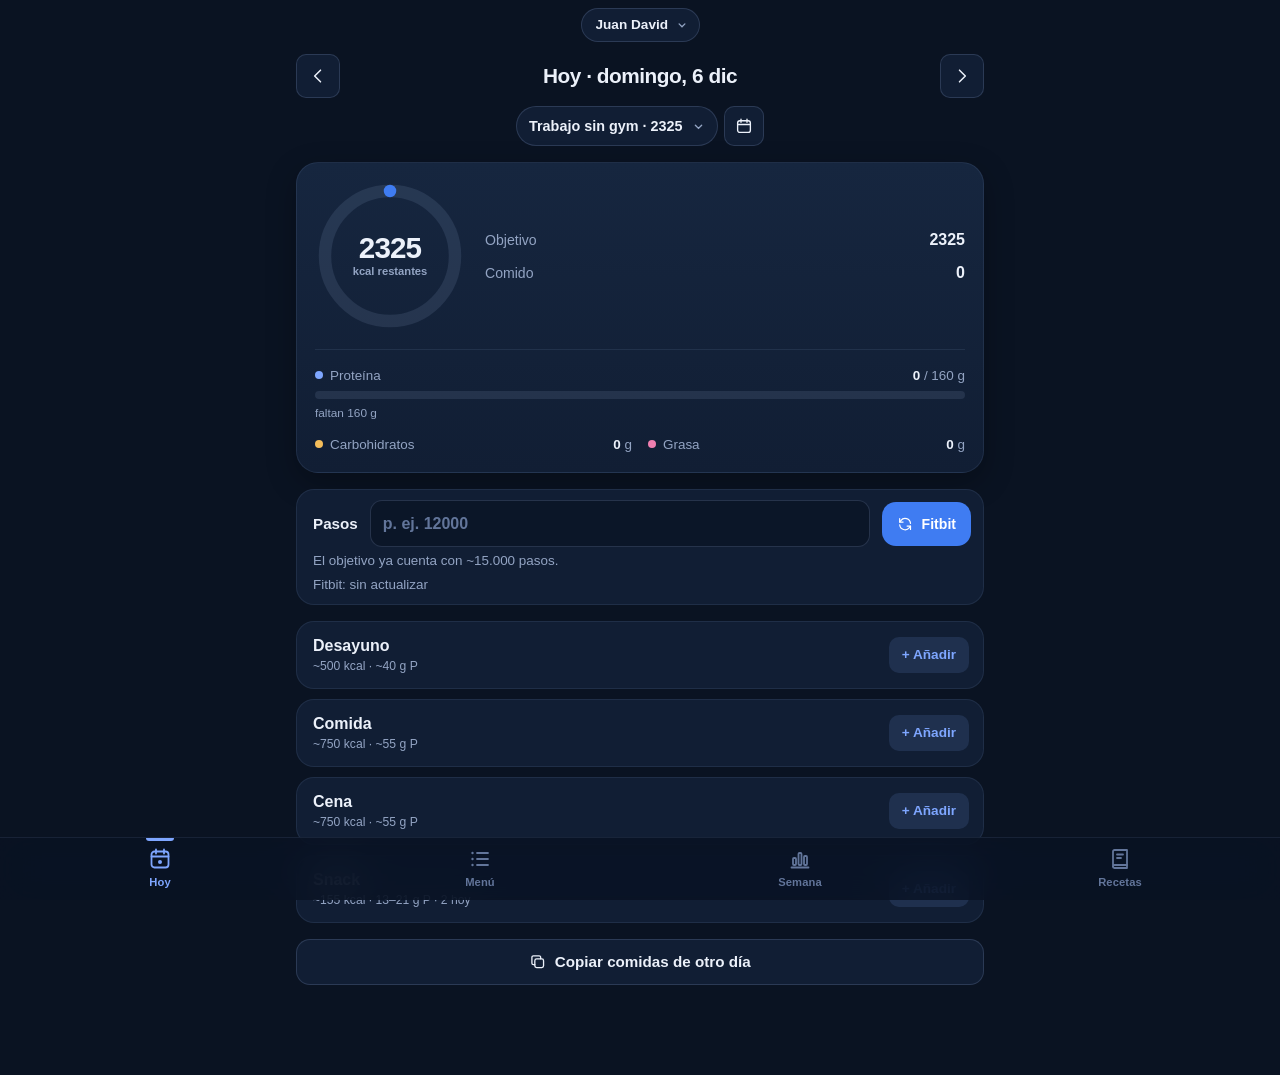
==== index.html @ c4bf215f "Fotos de productos y pestaña Productos en el Menú - Foto genérica para las 145 entradas del catálogo" ====
<!doctype html>
<html lang="es">
<head>
  <meta charset="utf-8">
  <meta name="viewport" content="width=device-width, initial-scale=1, viewport-fit=cover">
  <title>Menú JD</title>
  <meta name="description" content="Menú intercambiable y registro diario de comidas.">
  <meta name="theme-color" content="#2f7a4f" media="(prefers-color-scheme: light)">
  <meta name="theme-color" content="#141a16" media="(prefers-color-scheme: dark)">
  <!-- iOS -->
  <meta name="apple-mobile-web-app-capable" content="yes">
  <meta name="mobile-web-app-capable" content="yes">
  <meta name="apple-mobile-web-app-status-bar-style" content="black-translucent">
  <meta name="apple-mobile-web-app-title" content="Menú JD">
  <link rel="apple-touch-icon" href="icons/apple-touch-icon.png">
  <link rel="icon" type="image/png" sizes="192x192" href="icons/icon-192.png">
  <link rel="manifest" href="manifest.webmanifest">
  <link rel="stylesheet" href="styles.css">
</head>
<body>
  <div class="profile-bar">
    <select id="profileSelect" aria-label="Perfil"></select>
  </div>
  <main id="app">
    <!-- HOY -->
    <section id="view-hoy" class="view" aria-label="Hoy">
      <header class="top">
        <button class="icon-btn" id="prevDay" aria-label="Día anterior"><svg class="i" viewBox="0 0 24 24" aria-hidden="true"><path d="m15 5-7 7 7 7"/></svg></button>
        <div class="date-wrap">
          <h1 id="dateTitle">Hoy</h1>
          <div class="type-row">
            <select id="dayType" aria-label="Tipo de día"></select>
            <button class="icon-btn small" id="gcalDetect" aria-label="Detectar tipo de día desde Google Calendar" title="Detectar desde calendario"><svg class="i" viewBox="0 0 24 24" aria-hidden="true"><rect x="3.5" y="5" width="17" height="15.5" rx="3"/><path d="M3.5 10h17M8 3v4M16 3v4"/></svg></button>
          </div>
        </div>
        <button class="icon-btn" id="nextDay" aria-label="Día siguiente"><svg class="i" viewBox="0 0 24 24" aria-hidden="true"><path d="m9 5 7 7-7 7"/></svg></button>
      </header>

      <div class="summary" id="summary"></div>
      <div class="steps-row">
        <div class="steps-line">
          <label for="stepsIn" class="steps-label">Pasos</label>
          <input type="text" id="stepsIn" inputmode="numeric" pattern="[0-9.]*" placeholder="p. ej. 12000" autocomplete="off">
          <button class="btn ghost" id="healthDay" type="button" hidden><svg class="i" viewBox="0 0 24 24" aria-hidden="true"><path d="M20 11a8 8 0 0 0-14.3-4.3L4 9"/><path d="M4 4v5h5"/><path d="M4 13a8 8 0 0 0 14.3 4.3L20 15"/><path d="M20 20v-5h-5"/></svg> Fitbit</button>
        </div>
        <p class="muted small" id="stepsInfo"></p>
        <p class="muted small" id="healthStatus" hidden></p>
        <div class="food-sync" id="foodSync" hidden>
          <p class="muted small" id="foodStatus"></p>
          <button class="btn ghost" id="foodSend" type="button"></button>
        </div>
      </div>
      <div id="slots" class="slots"></div>
      <button class="btn ghost" id="copyDay" type="button"><svg class="i" viewBox="0 0 24 24" aria-hidden="true"><rect x="8" y="8" width="12" height="12" rx="2.5"/><path d="M16 8V6a2 2 0 0 0-2-2H6a2 2 0 0 0-2 2v8a2 2 0 0 0 2 2h2"/></svg> Copiar comidas de otro día</button>
    </section>

    <!-- MENÚ -->
    <section id="view-menu" class="view" hidden aria-label="Menú">
      <header class="page-head">
        <p class="eyebrow">Pesos en cocinado</p>
        <h1>Menú</h1>
        <p class="lead" id="menuLead"></p>
      </header>
      <div class="seg" role="tablist" aria-label="Qué ver">
        <button type="button" role="tab" id="tabDishes" data-mtab="platos" aria-selected="true">Platos</button>
        <button type="button" role="tab" id="tabProducts" data-mtab="productos" aria-selected="false">Productos</button>
      </div>
      <div class="products-pane products-only" id="productsPane">
        <input type="search" id="prodSearch" placeholder="Buscar producto…" autocomplete="off">
        <div class="recent-row cat-row" id="prodCats"></div>
        <p class="muted small" id="prodHint"></p>
        <div id="prodList"></div>
      </div>
      <div class="pantry dishes-only" id="pantry"></div>
      <div class="builder dishes-only" id="builderSection">
        <h2>Monta tu día</h2>
        <div class="sel">
          <label for="bD">Desayuno<select id="bD"></select></label>
          <label for="bC">Comida<select id="bC"></select></label>
          <label for="bN">Cena<select id="bN"></select></label>
          <label for="bT">Tipo de día<select id="bT"></select></label>
        </div>
        <div class="total" id="bTot"></div>
        <button class="btn" id="bApply">Usar este plan para hoy</button>
        <p class="muted small">Se añade al día que tengas abierto en Hoy: navega a días futuros para planificar la semana y sacar la lista de la compra.</p>
      </div>
      <div id="menuList" class="dishes-only"></div>
    </section>

    <!-- SEMANA -->
    <section id="view-semana" class="view" hidden aria-label="Semana">
      <header class="top">
        <button class="icon-btn" id="prevWeek" aria-label="Semana anterior"><svg class="i" viewBox="0 0 24 24" aria-hidden="true"><path d="m15 5-7 7 7 7"/></svg></button>
        <div class="date-wrap">
          <h1 id="weekTitle">Semana</h1>
          <p class="muted small" id="weekSub">Domingo a sábado</p>
        </div>
        <button class="icon-btn" id="nextWeek" aria-label="Semana siguiente"><svg class="i" viewBox="0 0 24 24" aria-hidden="true"><path d="m9 5 7 7-7 7"/></svg></button>
      </header>
      <div class="summary" id="weekSummary"></div>
      <div class="week-days" id="weekDays"></div>
      <button class="btn ghost" id="planWeek" type="button">Planificar días vacíos</button>
      <button class="btn ghost" id="healthWeek" type="button" hidden><svg class="i" viewBox="0 0 24 24" aria-hidden="true"><path d="M20 11a8 8 0 0 0-14.3-4.3L4 9"/><path d="M4 4v5h5"/><path d="M4 13a8 8 0 0 0 14.3 4.3L20 15"/><path d="M20 20v-5h-5"/></svg> Traer pasos y peso de Fitbit</button>

      <section class="block">
        <h2>Peso</h2>
        <form class="weight-form" id="weightForm">
          <label for="wDate">Fecha<input type="date" id="wDate" required></label>
          <label for="wKg">Kg<input type="text" id="wKg" inputmode="decimal" placeholder="86,4" autocomplete="off" required></label>
          <button class="btn" type="submit">Guardar</button>
        </form>
        <div id="weightChart"></div>
        <div id="weightList"></div>
      </section>

      <section class="block">
        <h2>Lista de la compra</h2>
        <p class="muted small">Sale de los platos registrados y planificados en esta semana. Pasta, arroz y pollo van en crudo/seco. Para planificar, usa "Planificar días vacíos", registra los días que vienen desde Hoy o usa "Monta tu día". Lo que marques como comprado deja de salir como que te falta en el Menú.</p>
        <div id="shopList"></div>
        <div class="row">
          <button class="btn ghost" id="shopCopy">Copiar lista</button>
          <button class="btn ghost" id="shopReset">Desmarcar todo</button>
        </div>
      </section>

      <section class="block">
        <details class="prices">
          <summary>Precios de los ingredientes</summary>
          <p class="muted small">Apunta lo que pagas en Mercadona (€/kg, €/l o €/unidad, según el ingrediente). Con ellos se calcula el coste de cada plato, de cada día y de la lista. Son comunes a todos los perfiles y se guardan en este móvil.</p>
          <div id="priceList" class="price-list"></div>
        </details>
      </section>
    </section>

    <!-- RECETAS -->
    <section id="view-recetas" class="view" hidden aria-label="Recetas">
      <header class="page-head">
        <p class="eyebrow">Para hacer en lote</p>
        <h1>Recetas y notas</h1>
      </header>
      <div id="recipeList" class="cards"></div>
      <section class="block">
        <h2>Notas</h2>
        <ul id="notes" class="notes"></ul>
      </section>
      <section class="block">
        <h2>Mis productos</h2>
        <p class="muted small">Ingredientes que has dado de alta con sus macros para usarlos al cambiar un plato. Son comunes a todos los perfiles de este móvil.</p>
        <ul id="productList" class="wlist products"></ul>
      </section>
      <section class="block">
        <h2>Fotos de productos</h2>
        <p class="muted small">Cada ingrediente del catálogo trae una foto genérica. Si quieres la del envase que compras, hazle una foto o elígela de la galería: se reduce a una miniatura y se guarda solo en este móvil (no va en la copia de seguridad).</p>
        <input type="search" id="photoSearch" placeholder="Buscar producto…" autocomplete="off">
        <ul id="photoList" class="wlist photos"></ul>
        <input type="file" id="photoFile" accept="image/*" hidden>
        <details id="photoCredits" class="credits"><summary>Créditos de las fotos genéricas</summary>
          <p class="muted small">Fotos de Wikimedia Commons, recortadas y reducidas; cada una mantiene su licencia (CC0, dominio público, CC BY o CC BY-SA).</p>
          <ul id="creditList" class="notes small"></ul>
        </details>
      </section>
      <section class="block">
        <h2>Copia de seguridad</h2>
        <p class="muted">Tu registro, tus pesos y tus precios se guardan solo en este móvil. Exporta de vez en cuando por si cambias de teléfono o borras datos del navegador.</p>
        <div class="row">
          <button class="btn ghost" id="exportBtn">Exportar registro</button>
          <label class="btn ghost file-btn" for="importFile">Importar registro</label>
          <input type="file" id="importFile" accept="application/json" hidden>
        </div>
        <p class="muted small" id="backupMsg" role="status"></p>
        <p class="muted small" id="appVersion"></p>
      </section>
      <section class="block" id="gcalSection">
        <h2>Google: turnos y Fitbit</h2>
        <p class="muted">Conecta tu Google Calendar para que el botón de calendario de la pantalla Hoy proponga si ese día trabajas, buscando una palabra clave en el título de los eventos de ese día. Necesita conexión a internet; el resto de la app sigue funcionando sin ella.</p>
        <p class="muted" id="healthHelp">Con el mismo Client ID, los botones "Fitbit" de Hoy y Semana traen tus pasos (y tu peso, si lo registras en Google Health) desde la API de Google Health. En el proyecto de Google Cloud tienen que estar habilitada la "Google Health API" y los permisos <code>googlehealth.activity_and_fitness.readonly</code> y, para el peso, <code>googlehealth.health_metrics_and_measurements.readonly</code>. Para enviar tus comidas (botón de Hoy) hace falta además <code>googlehealth.nutrition.writeonly</code>.</p>
        <div class="sel">
          <label for="gcalClientId">Client ID de Google<input type="text" id="gcalClientId" placeholder="xxxx.apps.googleusercontent.com"></label>
          <label for="gcalKeyword">Palabra clave<input type="text" id="gcalKeyword" placeholder="turno"></label>
        </div>
        <div class="row">
          <button class="btn ghost" id="gcalSave">Guardar ajustes</button>
          <button class="btn ghost" id="gcalDisconnect">Desconectar</button>
        </div>
        <p class="muted small" id="gcalMsg" role="status"></p>
        <p class="muted small">¿Cómo consigo el Client ID? En <a href="https://console.cloud.google.com/" target="_blank" rel="noopener">Google Cloud Console</a>: crea un proyecto → activa la API "Google Calendar API" → pantalla de consentimiento OAuth (tipo Externo, añádete como usuario de prueba) → Credenciales → "Crear credenciales" → "ID de cliente de OAuth" tipo Aplicación web → en "Orígenes de JavaScript autorizados" añade exactamente <code id="gcalOrigin"></code> → copia el Client ID y pégalo arriba.</p>
      </section>
    </section>
  </main>

  <nav class="tabbar" aria-label="Secciones">
    <button data-view="hoy" class="active"><svg class="ti" viewBox="0 0 24 24" aria-hidden="true"><rect x="3.5" y="4.5" width="17" height="16" rx="3"/><path d="M3.5 9.5h17M8 2.5v4M16 2.5v4"/><circle cx="12" cy="15" r="2" class="fill"/></svg>Hoy</button>
    <button data-view="menu"><svg class="ti" viewBox="0 0 24 24" aria-hidden="true"><path d="M9 6h11M9 12h11M9 18h11"/><circle cx="4.5" cy="6" r="1.2" class="fill"/><circle cx="4.5" cy="12" r="1.2" class="fill"/><circle cx="4.5" cy="18" r="1.2" class="fill"/></svg>Menú</button>
    <button data-view="semana"><svg class="ti" viewBox="0 0 24 24" aria-hidden="true"><path d="M3.5 20.5h17"/><rect x="5" y="11" width="3" height="7" rx="1"/><rect x="10.5" y="6" width="3" height="12" rx="1"/><rect x="16" y="9" width="3" height="9" rx="1"/></svg>Semana</button>
    <button data-view="recetas"><svg class="ti" viewBox="0 0 24 24" aria-hidden="true"><path d="M5 4.5A1.5 1.5 0 0 1 6.5 3H19v15H6.5A1.5 1.5 0 0 0 5 19.5z"/><path d="M5 19.5A1.5 1.5 0 0 0 6.5 21H19v-3"/><path d="M9 7.5h6M9 11h4"/></svg>Recetas</button>
  </nav>

  <!-- Hoja para añadir -->
  <div class="sheet-backdrop" id="sheetBg" hidden></div>
  <div class="sheet" id="sheet" hidden role="dialog" aria-modal="true" aria-labelledby="sheetTitle">
    <div class="sheet-head">
      <h2 id="sheetTitle">Añadir</h2>
      <button class="icon-btn" id="sheetClose" aria-label="Cerrar"><svg class="i" viewBox="0 0 24 24" aria-hidden="true"><path d="M6 6l12 12M18 6L6 18"/></svg></button>
    </div>
    <div id="sheetBody"></div>
  </div>

  <div class="toast" id="toast" role="status" hidden></div>

  <script src="data.js"></script>
  <script src="app.js"></script>
</body>
</html>
---- styles.css ----
/* ==========================================================================
   Menú JD — sistema visual
   Tema oscuro fijo por perfil (azul JD, violeta Cristina). Tipografía del sistema
   (SF Pro en iPhone) con cifras tabulares; colores fijos por macro.
   ========================================================================== */
:root{
  /* JD (también valores por defecto) */
  --bg:#0a1322; --bg-elev:#0e1a2d; --field:#0b1628;
  --surface:#111e34; --surface-2:#16263f; --surface-3:#1c3050;
  --line:rgba(160,185,230,.10); --line-2:rgba(160,185,230,.18);
  --fg:#ecf1fa; --muted:#93a4c3; --faint:#62759a;
  --accent:#7ea6ff; --accent-strong:#3f7cf2; --accent-fg:#ffffff; --accent-soft:rgba(126,166,255,.13);
  --warm:#ff8f6b; --warm-soft:rgba(255,143,107,.12); --ok:#4cd6a0;
  --m-p:#7ea6ff; --m-c:#f4bd5a; --m-f:#ef7fb0;
  --track:rgba(160,185,230,.12);
  --tabbar-bg:rgba(10,19,34,.84);
  --shadow:0 10px 30px rgba(0,0,0,.28);

  --font:-apple-system, BlinkMacSystemFont, "SF Pro Text", "Segoe UI", Roboto, "Helvetica Neue", Arial, sans-serif;
  --display:-apple-system, BlinkMacSystemFont, "SF Pro Display", "Segoe UI", Roboto, "Helvetica Neue", Arial, sans-serif;
  --mono:var(--font); /* las cifras van en la fuente del sistema con números tabulares */
  --r-lg:18px; --r-md:14px; --r-sm:10px;
  --tabbar-h:62px;
  color-scheme:dark;
}
:root[data-profile="jd"]{ --bg:#0a1322; }
:root[data-profile="cristina"]{
  --bg:#150a20; --bg-elev:#1b0f29; --field:#170c24;
  --surface:#1f1230; --surface-2:#28183e; --surface-3:#321f4c;
  --line:rgba(214,180,245,.10); --line-2:rgba(214,180,245,.18);
  --fg:#f6eefc; --muted:#bca4d2; --faint:#8a719f;
  --accent:#c6a0f7; --accent-strong:#9457e0; --accent-fg:#ffffff; --accent-soft:rgba(198,160,247,.14);
  --m-p:#c6a0f7; --m-c:#f4bd5a; --m-f:#6fd3e0;
  --track:rgba(214,180,245,.12);
  --tabbar-bg:rgba(21,10,32,.84);
}

/* ---------- base ---------- */
*{box-sizing:border-box}
[hidden]{display:none!important}
html,body{margin:0}
body{background:var(--bg);color:var(--fg);font-family:var(--font);font-size:16px;line-height:1.45;
  font-variant-numeric:tabular-nums;-webkit-font-smoothing:antialiased;
  -webkit-tap-highlight-color:transparent;-webkit-text-size-adjust:100%}
main{max-width:720px;margin:0 auto;padding-inline:16px;padding-top:8px;
  padding-bottom:calc(var(--tabbar-h) + env(safe-area-inset-bottom,0px) + 28px)}
h1,h2,h3{margin:0;text-wrap:balance;font-family:var(--display)}
h1{font-size:1.75rem;line-height:1.15;font-weight:700;letter-spacing:-.022em}
h2{font-size:1.15rem;font-weight:650;letter-spacing:-.01em}
h3{font-weight:620}
button,select,input{font:inherit;color:inherit}
button{-webkit-user-select:none;user-select:none}
a{color:var(--accent)}
.muted{color:var(--muted)} .small{font-size:.84rem}
.eyebrow{font-size:.7rem;font-weight:650;letter-spacing:.09em;text-transform:uppercase;color:var(--accent);margin:0 0 6px}
.lead{color:var(--muted);margin:8px 0 0;font-size:.95rem}
.view{display:grid;gap:16px;grid-template-columns:minmax(0,1fr)}
.page-head{padding-top:8px}
.block{display:grid;gap:10px;min-width:0}
.block > h2{margin-top:8px}
code{overflow-wrap:anywhere;word-break:break-word;font-size:.85em;background:var(--surface-2);padding:1px 5px;border-radius:5px}
.row{display:flex;gap:10px;flex-wrap:wrap}
:focus-visible{outline:2px solid var(--accent);outline-offset:2px}
.empty{color:var(--muted);font-size:.88rem;margin:0}

/* iconos SVG */
.i{width:1.15em;height:1.15em;flex:none;fill:none;stroke:currentColor;stroke-width:1.8;stroke-linecap:round;stroke-linejoin:round;vertical-align:-.2em}
.i .fill{fill:currentColor;stroke:none}

/* ---------- selector de perfil ---------- */
.profile-bar{max-width:720px;margin:0 auto;padding:calc(env(safe-area-inset-top,0px) + 8px) 16px 0;display:flex;justify-content:center}
.profile-bar select{width:auto;min-height:34px;padding:5px 30px 5px 14px;border-radius:99px;border:1px solid var(--line-2);
  background:var(--surface) url("data:image/svg+xml,%3Csvg xmlns='http://www.w3.org/2000/svg' viewBox='0 0 24 24' fill='none' stroke='%2393a4c3' stroke-width='2.2' stroke-linecap='round'%3E%3Cpath d='m7 10 5 5 5-5'/%3E%3C/svg%3E") no-repeat right 10px center/14px;
  color:var(--fg);font-weight:600;font-size:.85rem;-webkit-appearance:none;appearance:none}

/* ---------- botones ---------- */
.btn{display:inline-flex;align-items:center;justify-content:center;gap:8px;min-height:46px;border:0;background:var(--accent-strong);color:var(--accent-fg);
  font-weight:600;font-size:.95rem;border-radius:var(--r-md);padding:11px 18px;cursor:pointer;text-align:center;text-decoration:none;
  transition:transform .12s ease, background-color .15s ease, opacity .15s}
.btn:active{transform:scale(.98)}
.btn.ghost{background:var(--surface);color:var(--fg);border:1px solid var(--line-2)}
.btn.ghost:active{background:var(--surface-2)}
.btn.danger{color:var(--warm);border-color:rgba(255,143,107,.35)}
.btn[disabled]{opacity:.45;cursor:default;transform:none}
.file-btn{display:inline-flex}
.icon-btn{display:inline-grid;place-items:center;width:44px;height:44px;border-radius:var(--r-sm);border:1px solid var(--line-2);background:var(--surface);
  color:var(--fg);font-size:1.2rem;line-height:1;cursor:pointer;transition:background-color .15s}
.icon-btn:active{background:var(--surface-2)}
.icon-btn .i{width:20px;height:20px;vertical-align:0}
.icon-btn.small{width:40px;height:40px}
.icon-btn.small .i{width:18px;height:18px}
.add-btn{display:inline-flex;align-items:center;gap:6px;border:0;background:var(--accent-soft);color:var(--accent);font-weight:600;font-size:.85rem;
  border-radius:var(--r-sm);padding:8px 13px;min-height:36px;cursor:pointer;white-space:nowrap}
.add-btn:active{opacity:.8}
.add-btn .i{width:16px;height:16px}
.del{display:inline-grid;place-items:center;border:0;background:none;color:var(--faint);width:36px;height:36px;border-radius:var(--r-sm);cursor:pointer}
.del:active{background:var(--surface-2);color:var(--warm)}
.del .i{width:17px;height:17px}
.back-link{display:inline-flex;align-items:center;gap:4px;border:0;background:none;color:var(--accent);font-weight:600;padding:6px 0;min-height:40px;cursor:pointer;text-align:left;font-size:.95rem;justify-self:start}
.back-link .i{width:18px;height:18px}
.chip-opt{display:inline-flex;align-items:center;gap:6px;border:1px solid var(--line-2);background:var(--surface-2);color:var(--fg);font-weight:600;font-size:.82rem;
  border-radius:99px;padding:8px 14px;min-height:38px;cursor:pointer;white-space:nowrap}
.chip-opt small{opacity:.7;font-weight:500;margin-left:2px}
.chip-opt .i{width:15px;height:15px}

/* ---------- campos ---------- */
label{font-size:.78rem;color:var(--muted);display:grid;gap:5px;font-weight:550}
input[type=text],input[type=number],input[type=search],input[type=date],select{width:100%;min-width:0;max-width:100%;padding:11px 12px;border-radius:12px;
  border:1px solid var(--line-2);background:var(--field);color:var(--fg);font-size:1rem;transition:border-color .15s, box-shadow .15s}
input::placeholder{color:var(--faint)}
input:focus,select:focus{outline:none;border-color:var(--accent);box-shadow:0 0 0 3px var(--accent-soft)}
select{-webkit-appearance:none;appearance:none;padding-right:34px;
  background:var(--field) url("data:image/svg+xml,%3Csvg xmlns='http://www.w3.org/2000/svg' viewBox='0 0 24 24' fill='none' stroke='%2393a4c3' stroke-width='2.2' stroke-linecap='round'%3E%3Cpath d='m7 10 5 5 5-5'/%3E%3C/svg%3E") no-repeat right 11px center/15px}
input[type=search]{-webkit-appearance:none;appearance:none;padding-left:38px;
  background:var(--field) url("data:image/svg+xml,%3Csvg xmlns='http://www.w3.org/2000/svg' viewBox='0 0 24 24' fill='none' stroke='%2393a4c3' stroke-width='2' stroke-linecap='round'%3E%3Ccircle cx='11' cy='11' r='6.5'/%3E%3Cpath d='m20 20-4.4-4.4'/%3E%3C/svg%3E") no-repeat 12px center/17px}

/* ---------- cabecera de Hoy / Semana ---------- */
.top{display:grid;grid-template-columns:44px 1fr 44px;align-items:start;gap:8px;padding-top:4px}
.date-wrap{display:grid;justify-items:center;gap:8px;text-align:center;min-width:0}
.date-wrap h1{font-size:1.3rem;min-height:44px;display:flex;align-items:center;justify-content:center}
.date-wrap p{margin:0}
.type-row{display:flex;gap:6px;align-items:center;max-width:100%}
.type-row select{width:auto;min-height:40px;padding-block:8px;border-radius:99px;background-color:var(--surface);font-size:.9rem;font-weight:600}

/* ---------- resumen de Hoy ---------- */
.summary{background:linear-gradient(180deg,var(--surface-2),var(--surface));border:1px solid var(--line);border-radius:22px;
  padding:18px;display:grid;gap:18px;box-shadow:var(--shadow)}
.hero{display:grid;grid-template-columns:132px 1fr;gap:20px;align-items:center}
.ring{position:relative;width:132px;height:132px}
.ring svg{width:100%;height:100%;display:block}
.ring circle{fill:none;stroke-width:10}
.ring-track{stroke:var(--track)}
.ring-val{stroke:var(--accent-strong);stroke-linecap:round;transition:stroke-dasharray .5s ease}
.ring.over .ring-val{stroke:var(--warm)}
.ring-c{position:absolute;inset:0;display:grid;place-content:center;text-align:center;gap:1px}
.ring-c strong{font-family:var(--display);font-size:1.85rem;font-weight:700;letter-spacing:-.03em;line-height:1}
.ring.over .ring-c strong{color:var(--warm)}
.ring-c span{font-size:.7rem;color:var(--muted);font-weight:550}
.hero-side{display:grid;gap:9px;min-width:0}
.hs-row{display:flex;justify-content:space-between;align-items:baseline;gap:8px;font-size:.88rem}
.hs-row span{color:var(--muted)}
.hs-row b{font-weight:650;font-size:1rem}
.hs-row.sub{margin-top:-6px}
.hs-row.sub span{font-size:.76rem;padding-left:10px}
.hs-row.sub b{font-size:.8rem;color:var(--accent);font-weight:600}
.macro-bars{display:grid;grid-template-columns:1fr 1fr;gap:12px 16px;border-top:1px solid var(--line);padding-top:16px}
.mbar{display:grid;gap:6px;min-width:0}
.mbar.m-p{grid-column:1/-1}
.mbar-l{display:flex;justify-content:space-between;align-items:baseline;gap:8px;font-size:.84rem;color:var(--muted)}
.mbar-l b{color:var(--fg);font-weight:650}
.mbar small{font-size:.74rem;color:var(--muted)}
.mbar small.ok{color:var(--ok);display:inline-flex;align-items:center;gap:4px}
.mbar small.ok .i{width:14px;height:14px}
.dot{display:inline-block;width:8px;height:8px;border-radius:50%;margin-right:7px;vertical-align:1px}
.m-p .dot,.m-p .bar i{background:var(--m-p)}
.m-c .dot{background:var(--m-c)}
.m-f .dot{background:var(--m-f)}
.bar{height:8px;border-radius:99px;background:var(--track);overflow:hidden}
.bar i{display:block;height:100%;border-radius:99px;background:var(--accent-strong);transition:width .4s ease}
.bar.over i{background:var(--warm)}
.mini-row{display:flex;flex-wrap:wrap;gap:4px 18px;font-size:.84rem;color:var(--muted);margin:0}
.mini-row b{color:var(--fg);font-weight:650}
.chips{display:flex;gap:8px;flex-wrap:wrap}
.chip{font-size:.78rem;padding:4px 10px;border-radius:99px;background:var(--accent-soft);color:var(--fg)}
.chip.warn{background:transparent;border:1px solid var(--warm);color:var(--warm)}
.suggest{display:grid;gap:8px;border-top:1px solid var(--line);padding-top:16px}
.suggest p{margin:0;font-size:.85rem;color:var(--muted)}
.suggest p b{color:var(--fg)}

/* ---------- pasos ---------- */
.steps-row{display:grid;gap:4px;background:var(--surface);border:1px solid var(--line);border-radius:var(--r-lg);padding:10px 12px 10px 16px}
.steps-row p{margin:0}
.steps-row p:empty{display:none}
.steps-line{display:grid;grid-template-columns:auto 1fr auto;gap:12px;align-items:center}
.steps-label{font-size:.95rem;color:var(--fg);font-weight:620}
.steps-line input{font-weight:600}
.steps-line .btn{padding:10px 14px;min-height:44px;font-size:.88rem}
.steps-line .btn.stale{background:var(--accent-strong);color:var(--accent-fg);border-color:transparent}
.food-sync{display:grid;grid-template-columns:1fr auto;gap:12px;align-items:center;border-top:1px solid var(--line);padding-top:8px;margin-top:4px}
.food-sync .btn{padding:10px 14px;min-height:44px;font-size:.88rem}
.food-sync .btn.stale{background:var(--accent-strong);color:var(--accent-fg);border-color:transparent}

/* ---------- franjas de Hoy ---------- */
.slots{display:grid;gap:10px}
.slot{background:var(--surface);border:1px solid var(--line);border-radius:var(--r-lg);padding:14px 14px 12px 16px;display:grid;gap:6px}
.slot.is-empty{padding-block:12px}
.slot-head{display:flex;align-items:center;justify-content:space-between;gap:10px}
.slot-head h3{font-size:1rem}
.slot-head small{color:var(--muted);font-size:.76rem;display:block;font-weight:450;margin-top:1px}
.slot-head small b{color:var(--fg);font-weight:600}
.entry{display:grid;grid-template-columns:1fr auto auto;align-items:center;gap:8px;border-top:1px solid var(--line)}
.entry .name{min-width:0}
.entry button.name{display:block;border:0;background:none;padding:9px 0;margin:0;text-align:left;color:inherit;font:inherit;cursor:pointer;min-height:48px}
.entry .name b{display:block;font-weight:550;font-size:.95rem;overflow-wrap:anywhere}
.entry .name span{font-size:.75rem;color:var(--muted)}
.entry .kc{font-weight:650;font-size:.95rem}
.tag{font-size:.66rem;font-weight:600;color:var(--muted);background:var(--surface-2);border-radius:6px;padding:1px 6px;white-space:nowrap;vertical-align:middle;letter-spacing:.02em}
.chip-opt.fav{display:flex;justify-content:space-between;align-items:center;gap:8px;width:100%;min-height:46px;white-space:normal;text-align:left;
  background:transparent;border:1px dashed var(--line-2);color:var(--accent);border-radius:var(--r-md);margin-top:4px}
.chip-opt.fav span{display:inline-flex;align-items:center;gap:6px}
.chip-opt.fav small{color:var(--muted)}
#copyDay{width:100%}

/* ---------- hoja inferior ---------- */
.sheet-backdrop{position:fixed;inset:0;background:rgba(2,6,14,.6);z-index:30;-webkit-backdrop-filter:blur(3px);backdrop-filter:blur(3px);animation:fade .2s ease}
.sheet{position:fixed;left:0;right:0;bottom:0;z-index:31;max-height:88vh;overflow:auto;background:var(--bg-elev);
  border-radius:24px 24px 0 0;border:1px solid var(--line);border-bottom:0;box-shadow:0 -16px 50px rgba(0,0,0,.45);
  padding:8px 16px calc(env(safe-area-inset-bottom,0px) + 18px);
  max-width:720px;margin:0 auto;display:grid;gap:12px;align-content:start;animation:rise .25s cubic-bezier(.2,.8,.2,1)}
.sheet::before{content:"";width:38px;height:5px;border-radius:3px;background:var(--line-2);justify-self:center;margin-bottom:2px}
.sheet-head{display:flex;justify-content:space-between;align-items:center;gap:10px;position:sticky;top:-8px;background:var(--bg-elev);padding-block:6px;z-index:1}
.sheet-head h2{font-size:1.15rem;min-width:0;overflow-wrap:anywhere}
.sheet-head .icon-btn{width:36px;height:36px;border-radius:99px;background:var(--surface-2);border:0}
.sheet-head .icon-btn .i{width:17px;height:17px}
@keyframes rise{from{transform:translateY(24px);opacity:.6}to{transform:none;opacity:1}}
@keyframes fade{from{opacity:0}to{opacity:1}}
#sheetBody{display:grid;gap:12px;min-width:0}
#sheetBody .row .btn,#sheetBody .portion-card > .btn,#sheetBody form > .btn{flex:1 1 auto}
#sheetBody .row .btn{min-width:46%}
.recent-label{font-size:.7rem;font-weight:650;letter-spacing:.08em;text-transform:uppercase;color:var(--muted);margin:10px 0 2px}
.recent-row{display:flex;gap:8px;flex-wrap:wrap}
#sheetList,#foodRow{display:grid;gap:8px}
.plan-list{display:grid;gap:8px;margin-bottom:4px}
.plan-list .opt{border-color:var(--accent);background:var(--accent-soft)}
.opt{display:grid;grid-template-columns:auto 1fr auto;gap:12px;align-items:center;width:100%;text-align:left;min-height:54px;
  background:var(--surface);border:1px solid var(--line);border-radius:var(--r-md);padding:11px 14px;cursor:pointer;color:var(--fg);transition:background-color .15s}
.opt:active{background:var(--surface-2)}
.opt[disabled]{opacity:.45;cursor:default}
.opt .kc{font-size:.78rem;color:var(--muted);text-align:right;line-height:1.35}
.opt .kc .i{width:18px;height:18px;color:var(--faint)}
.opt.rec{grid-template-columns:1fr auto}
.opt.rec small{display:block;font-size:.75rem;color:var(--muted);margin-top:2px;font-weight:450}
.free-btn{width:100%;margin-top:4px}
.web-btn{width:100%;margin-top:2px}
.portion-card{display:grid;gap:12px;margin-top:2px}
.portion-card > p{margin:0}
.portion-row{display:grid;grid-template-columns:repeat(2,1fr);gap:10px}
.portion-btn{display:grid;gap:4px;background:var(--surface);border:1px solid var(--line-2);border-radius:var(--r-md);padding:14px 10px;cursor:pointer;text-align:center;color:var(--fg)}
.portion-btn:active{background:var(--surface-2)}
.portion-btn b{font-family:var(--display);font-size:1.3rem;font-weight:700}
.portion-btn span{font-size:.76rem;color:var(--muted)}
.portion-btn.is-default{border-color:var(--accent);background:var(--accent-soft)}
.custom{display:grid;gap:12px;background:var(--surface);border:1px solid var(--line);border-radius:var(--r-lg);padding:14px;margin-top:4px}
.custom > b{font-size:.95rem}
.custom > p{margin:0}
.custom .grid4{display:grid;grid-template-columns:repeat(4,minmax(0,1fr));gap:8px}
.custom .grid4 input{padding-inline:8px;text-align:center}
.ent-ings{margin:0;padding-left:18px;color:var(--muted);font-size:.88rem}

/* toast */
.toast{position:fixed;left:50%;transform:translateX(-50%);bottom:calc(var(--tabbar-h) + env(safe-area-inset-bottom,0px) + 14px);
  background:#f3f6fc;color:#0b1426;padding:11px 18px;border-radius:14px;font-size:.9rem;font-weight:550;z-index:40;max-width:calc(100% - 32px);
  box-shadow:0 10px 30px rgba(0,0,0,.4);animation:rise .2s ease}
.toast-act{border:0;background:none;color:var(--accent-strong);font:inherit;font-weight:700;margin-left:8px;padding:6px 4px;cursor:pointer}

/* ---------- Menú ---------- */
.builder{background:linear-gradient(160deg,var(--accent-soft),transparent 70%),var(--surface);border:1px solid var(--line);border-radius:22px;padding:18px;display:grid;gap:14px}
.sel{display:grid;grid-template-columns:repeat(auto-fit,minmax(150px,1fr));gap:12px}
.builder .sel{grid-template-columns:1fr}
@media (min-width:600px){.builder .sel{grid-template-columns:1fr 1fr}}
.total{display:flex;flex-wrap:wrap;gap:8px 22px}
.total div{display:grid;gap:2px}
.total small{font-size:.66rem;font-weight:650;color:var(--muted);text-transform:uppercase;letter-spacing:.08em}
.total strong{font-family:var(--display);font-size:1.3rem;font-weight:700;letter-spacing:-.02em}
.total .ok{color:var(--ok)} .total .off{color:var(--warm)}
.group{display:grid;gap:10px;margin-top:10px}
.group h2{display:flex;align-items:baseline;gap:8px;flex-wrap:wrap}
.group h2 small{font-family:var(--font);font-size:.76rem;color:var(--muted);font-weight:500}
.cards{display:grid;grid-template-columns:repeat(auto-fill,minmax(270px,1fr));gap:10px}
.card{background:var(--surface);border:1px solid var(--line);border-radius:var(--r-lg);padding:16px;display:grid;gap:10px;align-content:start;min-width:0}
.card h3{font-size:1rem;display:flex;gap:8px;align-items:baseline;flex-wrap:wrap}
.code{font-size:.7rem;font-weight:700;color:var(--accent);background:var(--accent-soft);padding:2px 7px;border-radius:6px;flex:none;letter-spacing:.02em}
.card ul,.card ol{margin:0;padding-left:18px;font-size:.9rem;color:#cfd9ea;display:grid;gap:2px}
:root[data-profile="cristina"] .card ul,:root[data-profile="cristina"] .card ol{color:#e3d6ef}
.card li::marker{color:var(--faint)}
.tip{font-size:.82rem;color:var(--muted);margin:0;padding:8px 10px;background:var(--surface-2);border-radius:var(--r-sm)}
.macros{display:flex;gap:6px 14px;flex-wrap:wrap;align-items:center;font-size:.8rem;color:var(--muted);border-top:1px solid var(--line);padding-top:10px}
.macros b{color:var(--fg);font-weight:650}
.macros .cost{color:var(--accent);font-weight:600}
.macros .add-btn{margin-left:auto;font-size:.82rem;padding:7px 11px}
.card-btns{display:flex;gap:6px;margin-left:auto}
.card-btns .add-btn{margin-left:0;min-height:38px}
.macros .edit-btn{background:transparent;border:1px solid var(--line-2);color:var(--fg)}
.mod-tag{font-size:.64rem;font-weight:650;color:var(--warm);background:var(--warm-soft);border-radius:99px;padding:2px 8px;white-space:nowrap;text-transform:uppercase;letter-spacing:.05em}
.notes{margin:0;padding-left:18px;color:var(--muted);font-size:.9rem;display:grid;gap:8px}

/* despensa: lo que falta */
.pantry{background:var(--surface);border:1px solid var(--line);border-radius:var(--r-lg);padding:14px 16px;display:grid;gap:10px}
.pantry-head{display:flex;align-items:center;justify-content:space-between;gap:12px}
.pantry-head b{font-weight:620}
.pantry-head small{display:block;color:var(--muted);font-size:.8rem;margin-top:2px}
.chip-opt.miss{background:var(--warm-soft);border-color:rgba(255,143,107,.3);color:var(--warm)}
.miss-note{margin:0;display:flex;align-items:center;justify-content:space-between;gap:8px;flex-wrap:wrap;color:var(--warm);font-size:.85rem;font-weight:600;
  background:var(--warm-soft);border-radius:var(--r-sm);padding:8px 10px}
.miss-note span{display:inline-flex;align-items:center;gap:6px}
.miss-note .add-btn{background:transparent;border:1px solid rgba(255,143,107,.4);color:var(--warm);min-height:34px}
.miss-mark{display:flex;align-items:center;gap:4px;color:var(--warm);font-size:.75rem;font-weight:600;margin-top:3px}
.miss-mark .i{width:13px;height:13px}
.opt.is-miss{border-color:rgba(255,143,107,.45);background:var(--warm-soft)}
.opt.is-miss .kc{color:var(--warm);font-weight:600}
.ed-row.is-miss small{color:var(--warm)}

/* ---------- editor de platos ---------- */
.ed-list{display:grid;background:var(--surface);border:1px solid var(--line);border-radius:var(--r-lg);padding:2px 8px 2px 14px}
.ed-list .empty{padding:12px 0}
.ed-row{display:grid;grid-template-columns:1fr auto auto;gap:6px;align-items:center;padding:8px 0;border-top:1px solid var(--line)}
.ed-row:first-child{border-top:0}
.ed-name{display:grid;min-width:0;gap:1px}
.ed-name b{font-weight:550;font-size:.92rem}
.ed-name small{font-size:.74rem;color:var(--muted)}
.ed-row .chip-opt{min-height:40px;padding-inline:12px}
.ed-total{display:grid;gap:8px;background:var(--surface-2);border:1px solid var(--line);border-radius:var(--r-md);padding:12px 14px}
.ed-total div{display:grid;gap:1px}
.ed-total small{font-size:.66rem;font-weight:650;text-transform:uppercase;letter-spacing:.08em;color:var(--muted)}
.ed-total b,.ed-total span,.ed-sum b{font-size:.9rem;font-weight:600}
.ed-total span{color:var(--muted);font-weight:500}
.ed-sum{margin:0}
.band{margin:0;font-size:.84rem;font-weight:600;display:flex;align-items:center;gap:6px}
.band .i{width:16px;height:16px}
.band.ok{color:var(--ok)} .band.off{color:var(--warm)}
.ed-options{display:grid;gap:8px;max-height:46vh;overflow:auto;padding:1px}
.ed-options .opt{grid-template-columns:1fr auto}
.ed-new summary{cursor:pointer;min-height:44px;display:flex;align-items:center;color:var(--accent);font-weight:600}
.fit-row{display:flex;gap:6px;flex-wrap:wrap}
.fit-row .chip-opt{min-height:40px;background:var(--surface);color:var(--muted);font-weight:550}
.fit-row .chip-opt.on{background:var(--accent-soft);color:var(--accent);border-color:var(--accent);font-weight:650}
.fit-diff{margin:0;font-size:.8rem;display:flex;gap:12px;flex-wrap:wrap;color:var(--muted)}
.fit-diff .ok{color:var(--ok)} .fit-diff .off{color:var(--warm)}
.products li{grid-template-columns:1fr 44px}
.products li span{display:grid;padding:8px 0;gap:1px}
.products small{font-size:.74rem;color:var(--muted)}

/* ---------- Semana ---------- */
.tiles{display:grid;grid-template-columns:1fr 1fr;gap:8px}
.tile{background:var(--surface-3);border-radius:var(--r-md);padding:12px 14px;display:grid;gap:3px;min-width:0;align-content:start}
.tile small{font-size:.64rem;font-weight:650;text-transform:uppercase;letter-spacing:.08em;color:var(--muted)}
.tile b{font-family:var(--display);font-size:1.45rem;font-weight:700;letter-spacing:-.02em}
.tile span{font-size:.74rem;color:var(--muted)}
.tile.warn b{color:var(--warm)}
.wkchart{width:100%;height:auto;display:block}
.wkchart rect.ok{fill:var(--accent-strong)} .wkchart rect.over{fill:var(--warm)} .wkchart rect.none{fill:var(--track)}
.wkchart rect.plan{fill:var(--accent);opacity:.3}
.wkchart .tgt{stroke:var(--fg);stroke-width:2;stroke-linecap:round;opacity:.5}
.wkchart text{font-family:var(--font);font-size:10px;font-weight:600;fill:var(--muted)}
.wkchart text.today{fill:var(--accent)}
.week-days{display:grid;gap:8px}
.wday{display:grid;grid-template-columns:46px 1fr;gap:12px;align-items:center;text-align:left;width:100%;min-height:62px;padding:10px 14px 10px 10px;
  background:var(--surface);border:1px solid var(--line);border-radius:var(--r-md);color:var(--fg);font:inherit;cursor:pointer;transition:background-color .15s}
.wday:active{background:var(--surface-2)}
.wday.is-today{border-color:var(--accent);background:linear-gradient(90deg,var(--accent-soft),transparent 60%),var(--surface)}
.wd-name{display:grid;text-align:center;font-size:.66rem;font-weight:650;text-transform:uppercase;color:var(--muted);letter-spacing:.06em}
.wd-name b{font-family:var(--display);font-size:1.2rem;color:var(--fg);letter-spacing:-.02em;font-weight:700}
.wday.is-today .wd-name,.wday.is-today .wd-name b{color:var(--accent)}
.wd-main{display:grid;gap:6px;min-width:0}
.wd-nums{font-size:.84rem;color:var(--muted)}
.wd-nums b{font-weight:700;color:var(--fg)}
.wd-main .bar{height:6px}
.wd-extra{font-size:.74rem;color:var(--muted)}
.wd-extra:empty{display:none}
.plan-tag{font-size:.6rem;font-weight:700;text-transform:uppercase;letter-spacing:.07em;color:var(--accent);background:var(--accent-soft);border-radius:5px;padding:1px 5px;vertical-align:1px}
.wday.is-plan .bar i{opacity:.4}
#planWeek,#healthWeek{width:100%}

.weight-form{display:grid;grid-template-columns:minmax(0,1.25fr) minmax(0,1fr);gap:10px;align-items:end}
.weight-form .btn{grid-column:1/-1}
@media (min-width:520px){.weight-form{grid-template-columns:1fr 1fr auto}.weight-form .btn{grid-column:auto}}
.wchart{width:100%;height:auto;display:block;background:var(--surface);border:1px solid var(--line);border-radius:var(--r-lg)}
.wchart text{font-family:var(--font);font-size:10px;font-weight:550;fill:var(--muted)}
.wchart .grid{stroke:var(--line);stroke-width:1}
.wchart .goal{stroke:var(--ok);stroke-dasharray:4 4;stroke-width:1.5;opacity:.8}
.wchart .goal-t{fill:var(--ok)}
.wchart .line{fill:none;stroke:var(--accent);stroke-width:1.5;stroke-linejoin:round;stroke-linecap:round;opacity:.55}
.wchart .dot{fill:var(--accent);stroke:var(--surface);stroke-width:1.5}
.wchart .trend{fill:none;stroke:var(--fg);stroke-width:2.5;stroke-linejoin:round;stroke-linecap:round;opacity:.85}
.wchart .trend-t{fill:var(--fg);opacity:.75}
.wlist{list-style:none;margin:0;padding:0 4px 0 14px;display:grid;background:var(--surface);border:1px solid var(--line);border-radius:var(--r-lg)}
.wlist:empty{display:none}
.wlist li{display:grid;grid-template-columns:1fr auto 44px;align-items:center;gap:8px;border-top:1px solid var(--line);font-size:.9rem;min-height:46px}
.wlist li:first-child{border-top:0}
.wlist li.empty{display:block;padding:12px 0}
.wlist b{font-weight:600}
.wlist .del{width:44px;height:44px}

.shop-group{background:var(--surface);border:1px solid var(--line);border-radius:var(--r-lg);padding:6px 14px 8px;margin-bottom:8px}
.shop-group h3{font-size:.68rem;font-weight:700;text-transform:uppercase;letter-spacing:.08em;color:var(--accent);margin:10px 0 2px;font-family:var(--font)}
.shop-item{display:grid;grid-template-columns:24px 1fr auto;column-gap:12px;align-items:center;min-height:46px;font-size:.92rem;color:var(--fg);font-weight:450;border-top:1px solid var(--line);cursor:pointer}
.shop-group h3 + .shop-item{border-top:0}
.shop-item input{width:20px;height:20px;accent-color:var(--accent-strong);margin:0}
.shop-item b{font-weight:600;font-size:.86rem;text-align:right}
.shop-item small{grid-column:3;text-align:right;color:var(--muted);font-size:.72rem;margin-top:-8px;padding-bottom:6px}
.shop-item.done span,.shop-item.done b{text-decoration:line-through;color:var(--faint)}
.shop-loose{margin:0;padding:10px 0;border-top:1px solid var(--line);font-size:.88rem;color:var(--muted)}
.shop-total{margin:4px 0 0;font-size:.95rem}
.shop-total b{font-weight:700}

.prices summary{cursor:pointer;font-family:var(--display);font-size:1.15rem;font-weight:650;min-height:48px;display:flex;align-items:center;letter-spacing:-.01em}
.price-list{display:grid;margin-top:8px;background:var(--surface);border:1px solid var(--line);border-radius:var(--r-lg);padding:2px 14px}
.price-list:empty{display:none}
.price-item{display:grid;grid-template-columns:1fr auto;align-items:center;gap:10px;padding:7px 0;border-top:1px solid var(--line);font-size:.9rem;color:var(--fg);font-weight:450}
.price-item:first-child{border-top:0}
.price-in{display:flex;align-items:center;gap:6px}
.price-in input{width:86px;text-align:right;padding:8px 10px}
.price-in small{color:var(--muted);width:34px;font-size:.74rem}

/* ---------- barra inferior ---------- */
.tabbar{position:fixed;left:0;right:0;bottom:0;z-index:20;display:grid;grid-template-columns:repeat(4,1fr);
  background:var(--tabbar-bg);-webkit-backdrop-filter:saturate(170%) blur(20px);backdrop-filter:saturate(170%) blur(20px);
  border-top:1px solid var(--line);padding-bottom:env(safe-area-inset-bottom,0px)}
.tabbar button{position:relative;height:var(--tabbar-h);border:0;background:none;color:var(--faint);font-size:.7rem;font-weight:600;display:grid;place-content:center;gap:3px;cursor:pointer;letter-spacing:.01em}
.tabbar .ti{width:24px;height:24px;margin:0 auto;fill:none;stroke:currentColor;stroke-width:1.8;stroke-linecap:round;stroke-linejoin:round}
.tabbar .ti .fill{fill:currentColor;stroke:none}
.tabbar button.active{color:var(--accent)}
.tabbar button.active::before{content:"";position:absolute;top:0;left:50%;width:28px;height:3px;margin-left:-14px;border-radius:0 0 3px 3px;background:var(--accent)}

@media (min-width:600px){
  .hero{grid-template-columns:150px 1fr}
  .ring{width:150px;height:150px}
}
@media (max-width:360px){
  .hero{grid-template-columns:112px 1fr;gap:14px}
  .ring{width:112px;height:112px}
  .ring-c strong{font-size:1.5rem}
}
@media (prefers-reduced-motion: reduce){*{transition:none!important;animation:none!important}}

/* contador de unidades y "otra cantidad" */
.units,.mult{display:grid;gap:10px;background:var(--surface);border:1px solid var(--line);border-radius:var(--r-md);padding:12px 14px}
.units-top{display:flex;align-items:center;justify-content:space-between;gap:12px}
.units-top > span{font-weight:600;font-size:.92rem}
.units-top small{display:block;color:var(--muted);font-weight:450;font-size:.74rem}
.stepper{display:flex;align-items:center;gap:4px;background:var(--field);border:1px solid var(--line-2);border-radius:99px;padding:3px}
.st-btn{width:40px;height:40px;border:0;border-radius:99px;background:var(--surface-2);color:var(--fg);font-size:1.3rem;line-height:1;cursor:pointer}
.st-btn:active{background:var(--surface-3)}
.stepper .units-v{min-width:46px;text-align:center;font-family:var(--display);font-size:1.15rem;font-weight:700}
.units .chip-opt{min-width:46px;justify-content:center}
.chip-opt.on{background:var(--accent-soft);border-color:var(--accent);color:var(--accent)}
.mult .btn{width:100%}

/* Fotos de productos (miniaturas del catálogo y propias) */
.thumb{width:40px;height:40px;border-radius:10px;object-fit:cover;background:var(--surface-2);display:block;flex:none}
.thumb.ph{display:grid;place-items:center;color:var(--muted);font-weight:650;font-size:.95rem}
.opt.has-thumb{grid-template-columns:40px 1fr auto}
.entry.has-thumb{grid-template-columns:36px 1fr auto auto}
.entry .thumb{width:36px;height:36px;border-radius:9px}
.shop-item{grid-template-columns:24px 32px 1fr auto}
.shop-item .thumb{width:32px;height:32px;border-radius:8px}
.shop-item small{grid-column:4}
.wlist.products li.has-thumb{grid-template-columns:40px 1fr 44px}
.wlist.photos li{grid-template-columns:40px 1fr auto 44px}
.wlist.photos li.empty{grid-template-columns:none}
.wlist small{display:block;font-size:.75rem;color:var(--muted)}
.wlist.photos .btn{min-height:40px;padding:8px 12px;font-size:.84rem}
#photoSearch{margin-bottom:10px}
.credits{margin-top:12px}
.credits summary{cursor:pointer;color:var(--accent);font-size:.88rem;min-height:44px;display:flex;align-items:center}
.credits a{color:var(--accent);overflow-wrap:anywhere}
.photos li span{display:grid;padding:8px 0;gap:1px;min-width:0}

/* Menú: pestañas Platos | Productos */
.seg{display:grid;grid-template-columns:1fr 1fr;gap:4px;padding:4px;background:var(--surface);border:1px solid var(--line);border-radius:var(--r-lg);margin-bottom:14px}
.seg button{min-height:40px;border:0;border-radius:calc(var(--r-lg) - 4px);background:none;color:var(--muted);font:inherit;font-weight:620;font-size:.92rem;cursor:pointer}
.seg button[aria-selected="true"]{background:var(--accent-strong);color:var(--accent-fg)}
.products-only{display:none}
#view-menu.show-products .products-only{display:block}
#view-menu.show-products .dishes-only{display:none!important}
.products-pane .cat-row{margin:10px 0 4px;flex-wrap:nowrap;overflow-x:auto;scrollbar-width:none;-webkit-overflow-scrolling:touch}
.products-pane .cat-row::-webkit-scrollbar{display:none}
.products-pane .cat-row .chip-opt{flex:none}
.products-pane h3.recent-label{margin:16px 0 6px}
.prod-head{display:grid;grid-template-columns:48px 1fr;gap:12px;align-items:center}
.prod-head .thumb{width:48px;height:48px;border-radius:12px}
.prod-head p{margin:0;display:grid;gap:2px}
.slot-pick{margin:4px 0 10px}
.products-pane .ed-options{max-height:none;overflow:visible}
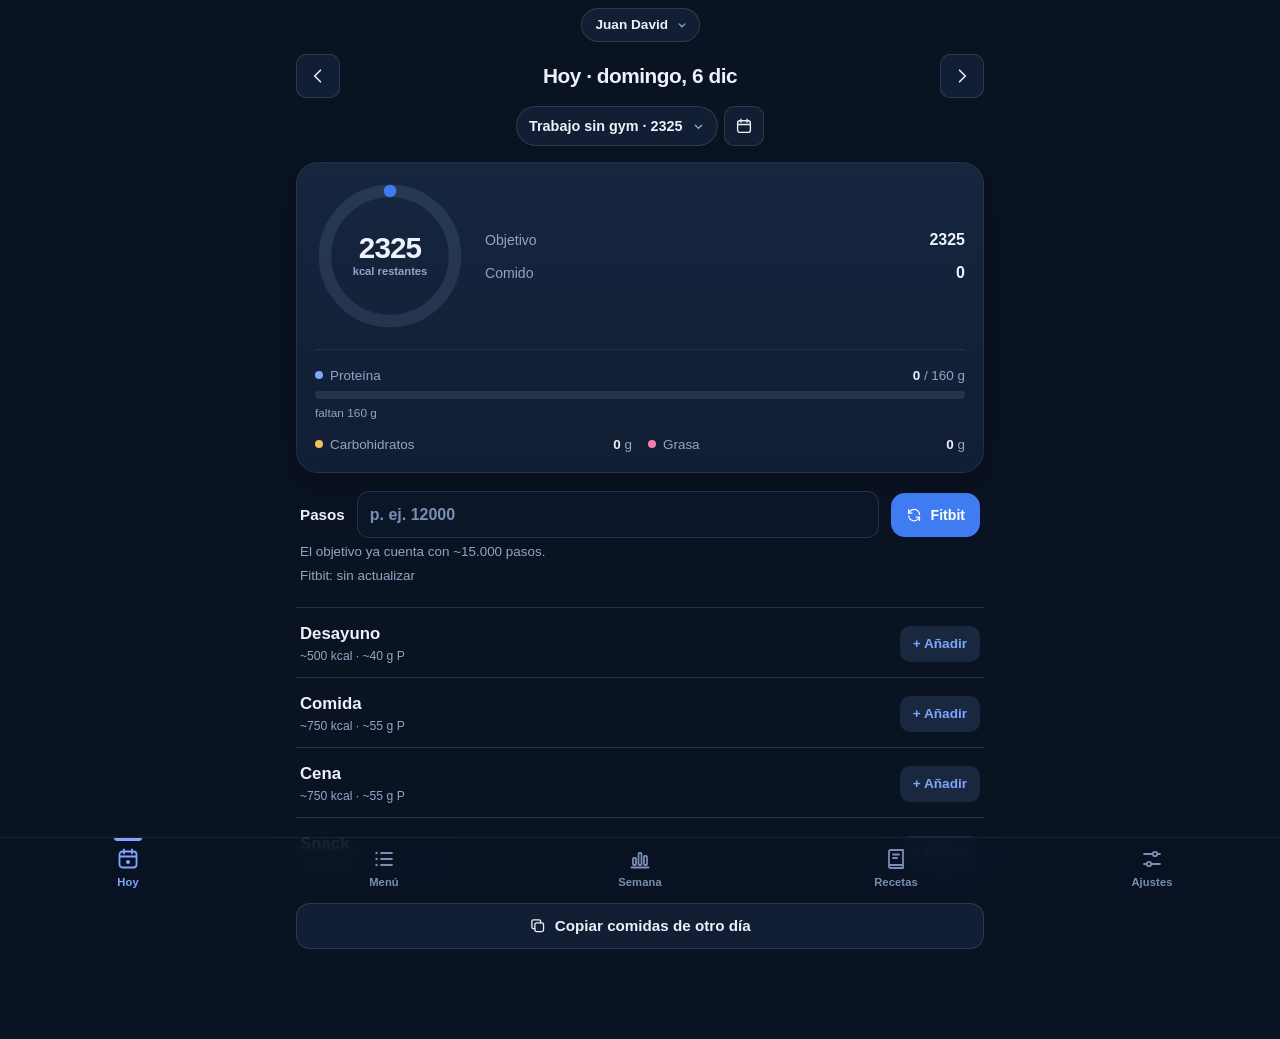
==== commit 0388dbc0: "Rediseño P1: jerarquía de Hoy, Menú compacto y pestaña Ajustes Crítica de Impeccable (26/40): todo p" ====
--- a/index.html
+++ b/index.html
@@ -5,8 +5,8 @@
   <meta name="viewport" content="width=device-width, initial-scale=1, viewport-fit=cover">
   <title>Menú JD</title>
   <meta name="description" content="Menú intercambiable y registro diario de comidas.">
-  <meta name="theme-color" content="#2f7a4f" media="(prefers-color-scheme: light)">
-  <meta name="theme-color" content="#141a16" media="(prefers-color-scheme: dark)">
+  <meta name="theme-color" content="#0a1322" media="(prefers-color-scheme: light)">
+  <meta name="theme-color" content="#0a1322" media="(prefers-color-scheme: dark)">
   <!-- iOS -->
   <meta name="apple-mobile-web-app-capable" content="yes">
   <meta name="mobile-web-app-capable" content="yes">
@@ -57,7 +57,6 @@
     <!-- MENÚ -->
     <section id="view-menu" class="view" hidden aria-label="Menú">
       <header class="page-head">
-        <p class="eyebrow">Pesos en cocinado</p>
         <h1>Menú</h1>
         <p class="lead" id="menuLead"></p>
       </header>
@@ -135,14 +134,20 @@
     <!-- RECETAS -->
     <section id="view-recetas" class="view" hidden aria-label="Recetas">
       <header class="page-head">
-        <p class="eyebrow">Para hacer en lote</p>
         <h1>Recetas y notas</h1>
+        <p class="lead">Para hacer en lote, con sus macros por ración.</p>
       </header>
       <div id="recipeList" class="cards"></div>
       <section class="block">
         <h2>Notas</h2>
         <ul id="notes" class="notes"></ul>
       </section>
+    </section>
+    <section id="view-ajustes" class="view" hidden aria-label="Ajustes">
+      <header class="page-head">
+        <h1>Ajustes</h1>
+        <p class="lead">Tus productos y fotos, la copia de seguridad y la conexión con Google.</p>
+      </header>
       <section class="block">
         <h2>Mis productos</h2>
         <p class="muted small">Ingredientes que has dado de alta con sus macros para usarlos al cambiar un plato. Son comunes a todos los perfiles de este móvil.</p>
@@ -175,8 +180,8 @@
         <p class="muted">Conecta tu Google Calendar para que el botón de calendario de la pantalla Hoy proponga si ese día trabajas, buscando una palabra clave en el título de los eventos de ese día. Necesita conexión a internet; el resto de la app sigue funcionando sin ella.</p>
         <p class="muted" id="healthHelp">Con el mismo Client ID, los botones "Fitbit" de Hoy y Semana traen tus pasos (y tu peso, si lo registras en Google Health) desde la API de Google Health. En el proyecto de Google Cloud tienen que estar habilitada la "Google Health API" y los permisos <code>googlehealth.activity_and_fitness.readonly</code> y, para el peso, <code>googlehealth.health_metrics_and_measurements.readonly</code>. Para enviar tus comidas (botón de Hoy) hace falta además <code>googlehealth.nutrition.writeonly</code>.</p>
         <div class="sel">
-          <label for="gcalClientId">Client ID de Google<input type="text" id="gcalClientId" placeholder="xxxx.apps.googleusercontent.com"></label>
-          <label for="gcalKeyword">Palabra clave<input type="text" id="gcalKeyword" placeholder="turno"></label>
+          <label for="gcalClientId">Client ID de Google<input type="text" id="gcalClientId" autocomplete="off" spellcheck="false" autocapitalize="off" placeholder="xxxx.apps.googleusercontent.com"></label>
+          <label for="gcalKeyword">Palabra clave<input type="text" id="gcalKeyword" autocomplete="off" placeholder="turno"></label>
         </div>
         <div class="row">
           <button class="btn ghost" id="gcalSave">Guardar ajustes</button>
@@ -193,6 +198,7 @@
     <button data-view="menu"><svg class="ti" viewBox="0 0 24 24" aria-hidden="true"><path d="M9 6h11M9 12h11M9 18h11"/><circle cx="4.5" cy="6" r="1.2" class="fill"/><circle cx="4.5" cy="12" r="1.2" class="fill"/><circle cx="4.5" cy="18" r="1.2" class="fill"/></svg>Menú</button>
     <button data-view="semana"><svg class="ti" viewBox="0 0 24 24" aria-hidden="true"><path d="M3.5 20.5h17"/><rect x="5" y="11" width="3" height="7" rx="1"/><rect x="10.5" y="6" width="3" height="12" rx="1"/><rect x="16" y="9" width="3" height="9" rx="1"/></svg>Semana</button>
     <button data-view="recetas"><svg class="ti" viewBox="0 0 24 24" aria-hidden="true"><path d="M5 4.5A1.5 1.5 0 0 1 6.5 3H19v15H6.5A1.5 1.5 0 0 0 5 19.5z"/><path d="M5 19.5A1.5 1.5 0 0 0 6.5 21H19v-3"/><path d="M9 7.5h6M9 11h4"/></svg>Recetas</button>
+    <button data-view="ajustes"><svg class="ti" viewBox="0 0 24 24" aria-hidden="true"><path d="M4 7h9M17 7h3M4 17h3M11 17h9"/><circle cx="15" cy="7" r="2.2"/><circle cx="9" cy="17" r="2.2"/></svg>Ajustes</button>
   </nav>
 
   <!-- Hoja para añadir -->
--- a/styles.css
+++ b/styles.css
@@ -8,7 +8,7 @@
   --bg:#0a1322; --bg-elev:#0e1a2d; --field:#0b1628;
   --surface:#111e34; --surface-2:#16263f; --surface-3:#1c3050;
   --line:rgba(160,185,230,.10); --line-2:rgba(160,185,230,.18);
-  --fg:#ecf1fa; --muted:#93a4c3; --faint:#62759a;
+  --fg:#ecf1fa; --muted:#93a4c3; --faint:#7a8db2;
   --accent:#7ea6ff; --accent-strong:#3f7cf2; --accent-fg:#ffffff; --accent-soft:rgba(126,166,255,.13);
   --warm:#ff8f6b; --warm-soft:rgba(255,143,107,.12); --ok:#4cd6a0;
   --m-p:#7ea6ff; --m-c:#f4bd5a; --m-f:#ef7fb0;
@@ -28,7 +28,7 @@
   --bg:#150a20; --bg-elev:#1b0f29; --field:#170c24;
   --surface:#1f1230; --surface-2:#28183e; --surface-3:#321f4c;
   --line:rgba(214,180,245,.10); --line-2:rgba(214,180,245,.18);
-  --fg:#f6eefc; --muted:#bca4d2; --faint:#8a719f;
+  --fg:#f6eefc; --muted:#bca4d2; --faint:#9c84b1;
   --accent:#c6a0f7; --accent-strong:#9457e0; --accent-fg:#ffffff; --accent-soft:rgba(198,160,247,.14);
   --m-p:#c6a0f7; --m-c:#f4bd5a; --m-f:#6fd3e0;
   --track:rgba(214,180,245,.12);
@@ -130,7 +130,7 @@
 .ring svg{width:100%;height:100%;display:block}
 .ring circle{fill:none;stroke-width:10}
 .ring-track{stroke:var(--track)}
-.ring-val{stroke:var(--accent-strong);stroke-linecap:round;transition:stroke-dasharray .5s ease}
+.ring-val{stroke:var(--accent-strong);stroke-linecap:round;transition:stroke-dasharray .5s cubic-bezier(.2,.8,.2,1)}
 .ring.over .ring-val{stroke:var(--warm)}
 .ring-c{position:absolute;inset:0;display:grid;place-content:center;text-align:center;gap:1px}
 .ring-c strong{font-family:var(--display);font-size:1.85rem;font-weight:700;letter-spacing:-.03em;line-height:1}
@@ -156,7 +156,7 @@
 .m-c .dot{background:var(--m-c)}
 .m-f .dot{background:var(--m-f)}
 .bar{height:8px;border-radius:99px;background:var(--track);overflow:hidden}
-.bar i{display:block;height:100%;border-radius:99px;background:var(--accent-strong);transition:width .4s ease}
+.bar i{display:block;height:100%;border-radius:99px;background:var(--accent-strong);transition:width .4s cubic-bezier(.2,.8,.2,1)}
 .bar.over i{background:var(--warm)}
 .mini-row{display:flex;flex-wrap:wrap;gap:4px 18px;font-size:.84rem;color:var(--muted);margin:0}
 .mini-row b{color:var(--fg);font-weight:650}
@@ -168,7 +168,7 @@
 .suggest p b{color:var(--fg)}
 
 /* ---------- pasos ---------- */
-.steps-row{display:grid;gap:4px;background:var(--surface);border:1px solid var(--line);border-radius:var(--r-lg);padding:10px 12px 10px 16px}
+.steps-row{display:grid;gap:4px;padding:2px 4px 0}
 .steps-row p{margin:0}
 .steps-row p:empty{display:none}
 .steps-line{display:grid;grid-template-columns:auto 1fr auto;gap:12px;align-items:center}
@@ -182,10 +182,10 @@
 
 /* ---------- franjas de Hoy ---------- */
 .slots{display:grid;gap:10px}
-.slot{background:var(--surface);border:1px solid var(--line);border-radius:var(--r-lg);padding:14px 14px 12px 16px;display:grid;gap:6px}
+.slot{border-top:1px solid var(--line-2);padding:16px 4px 6px;display:grid;gap:6px}
 .slot.is-empty{padding-block:12px}
 .slot-head{display:flex;align-items:center;justify-content:space-between;gap:10px}
-.slot-head h3{font-size:1rem}
+.slot-head h3{font-size:1.05rem}
 .slot-head small{color:var(--muted);font-size:.76rem;display:block;font-weight:450;margin-top:1px}
 .slot-head small b{color:var(--fg);font-weight:600}
 .entry{display:grid;grid-template-columns:1fr auto auto;align-items:center;gap:8px;border-top:1px solid var(--line)}
@@ -206,7 +206,7 @@
 .sheet{position:fixed;left:0;right:0;bottom:0;z-index:31;max-height:88vh;overflow:auto;background:var(--bg-elev);
   border-radius:24px 24px 0 0;border:1px solid var(--line);border-bottom:0;box-shadow:0 -16px 50px rgba(0,0,0,.45);
   padding:8px 16px calc(env(safe-area-inset-bottom,0px) + 18px);
-  max-width:720px;margin:0 auto;display:grid;gap:12px;align-content:start;animation:rise .25s cubic-bezier(.2,.8,.2,1)}
+  max-width:720px;margin:0 auto;display:grid;gap:12px;align-content:start;overscroll-behavior:contain;animation:rise .25s cubic-bezier(.2,.8,.2,1)}
 .sheet::before{content:"";width:38px;height:5px;border-radius:3px;background:var(--line-2);justify-self:center;margin-bottom:2px}
 .sheet-head{display:flex;justify-content:space-between;align-items:center;gap:10px;position:sticky;top:-8px;background:var(--bg-elev);padding-block:6px;z-index:1}
 .sheet-head h2{font-size:1.15rem;min-width:0;overflow-wrap:anywhere}
@@ -214,6 +214,7 @@
 .sheet-head .icon-btn .i{width:17px;height:17px}
 @keyframes rise{from{transform:translateY(24px);opacity:.6}to{transform:none;opacity:1}}
 @keyframes fade{from{opacity:0}to{opacity:1}}
+@keyframes toast-in{from{transform:translate(-50%,12px);opacity:0}to{transform:translate(-50%,0);opacity:1}}
 #sheetBody{display:grid;gap:12px;min-width:0}
 #sheetBody .row .btn,#sheetBody .portion-card > .btn,#sheetBody form > .btn{flex:1 1 auto}
 #sheetBody .row .btn{min-width:46%}
@@ -250,7 +251,7 @@
 /* toast */
 .toast{position:fixed;left:50%;transform:translateX(-50%);bottom:calc(var(--tabbar-h) + env(safe-area-inset-bottom,0px) + 14px);
   background:#f3f6fc;color:#0b1426;padding:11px 18px;border-radius:14px;font-size:.9rem;font-weight:550;z-index:40;max-width:calc(100% - 32px);
-  box-shadow:0 10px 30px rgba(0,0,0,.4);animation:rise .2s ease}
+  box-shadow:0 10px 30px rgba(0,0,0,.4);animation:toast-in .2s cubic-bezier(.2,.8,.2,1)}
 .toast-act{border:0;background:none;color:var(--accent-strong);font:inherit;font-weight:700;margin-left:8px;padding:6px 4px;cursor:pointer}
 
 /* ---------- Menú ---------- */
@@ -403,7 +404,7 @@
 .price-in small{color:var(--muted);width:34px;font-size:.74rem}
 
 /* ---------- barra inferior ---------- */
-.tabbar{position:fixed;left:0;right:0;bottom:0;z-index:20;display:grid;grid-template-columns:repeat(4,1fr);
+.tabbar{position:fixed;left:0;right:0;bottom:0;z-index:20;display:grid;grid-template-columns:repeat(5,1fr);
   background:var(--tabbar-bg);-webkit-backdrop-filter:saturate(170%) blur(20px);backdrop-filter:saturate(170%) blur(20px);
   border-top:1px solid var(--line);padding-bottom:env(safe-area-inset-bottom,0px)}
 .tabbar button{position:relative;height:var(--tabbar-h);border:0;background:none;color:var(--faint);font-size:.7rem;font-weight:600;display:grid;place-content:center;gap:3px;cursor:pointer;letter-spacing:.01em}
@@ -472,3 +473,29 @@
 .prod-head p{margin:0;display:grid;gap:2px}
 .slot-pick{margin:4px 0 10px}
 .products-pane .ed-options{max-height:none;overflow:visible}
+
+/* Revisión con las Web Interface Guidelines de Vercel */
+button,a,label,input,select,summary{touch-action:manipulation}
+.products-pane .opt{content-visibility:auto;contain-intrinsic-size:auto 60px}
+
+/* ---------- Rediseño P1 (Impeccable: layout + distill) ----------
+   Hoy: el resumen es la única tarjeta; pasos y sincronización son una franja de estado; las comidas, una lista.
+   Menú: cada plato es una fila que se despliega (detalles y acciones al abrirla). */
+.slots{gap:0;margin-top:6px}
+.slot.is-empty{padding-block:14px 12px}
+.slot .entry:first-of-type{border-top:0}
+.dish-list{display:grid;border-top:1px solid var(--line-2)}
+.dish{border-bottom:1px solid var(--line)}
+.dish > summary{list-style:none;display:grid;grid-template-columns:auto 1fr auto 16px;gap:12px;align-items:center;min-height:56px;padding:8px 4px;cursor:pointer}
+.dish > summary::-webkit-details-marker{display:none}
+.dish > summary::after{content:"";width:8px;height:8px;border-right:1.6px solid var(--faint);border-bottom:1.6px solid var(--faint);transform:rotate(45deg) translate(-2px,-2px);transition:transform .2s cubic-bezier(.2,.8,.2,1);justify-self:center}
+.dish[open] > summary::after{transform:rotate(-135deg) translate(-2px,-2px)}
+.dish-name{min-width:0;font-weight:560;font-size:.95rem;overflow-wrap:anywhere}
+.dish-name small{display:block;font-weight:450;font-size:.75rem;margin-top:2px}
+.dish .kc{font-size:.78rem;color:var(--muted);text-align:right;line-height:1.35}
+.dish .kc b{color:var(--fg);font-weight:650;font-size:.92rem}
+.dish-body{display:grid;gap:10px;padding:0 4px 16px}
+.dish-body ul{margin:0;padding-left:18px;font-size:.9rem;color:#cfd9ea;display:grid;gap:2px}
+:root[data-profile="cristina"] .dish-body ul{color:#e3d6ef}
+.dish-body li::marker{color:var(--faint)}
+.dish-body .macros{border-top:0;padding-top:0}
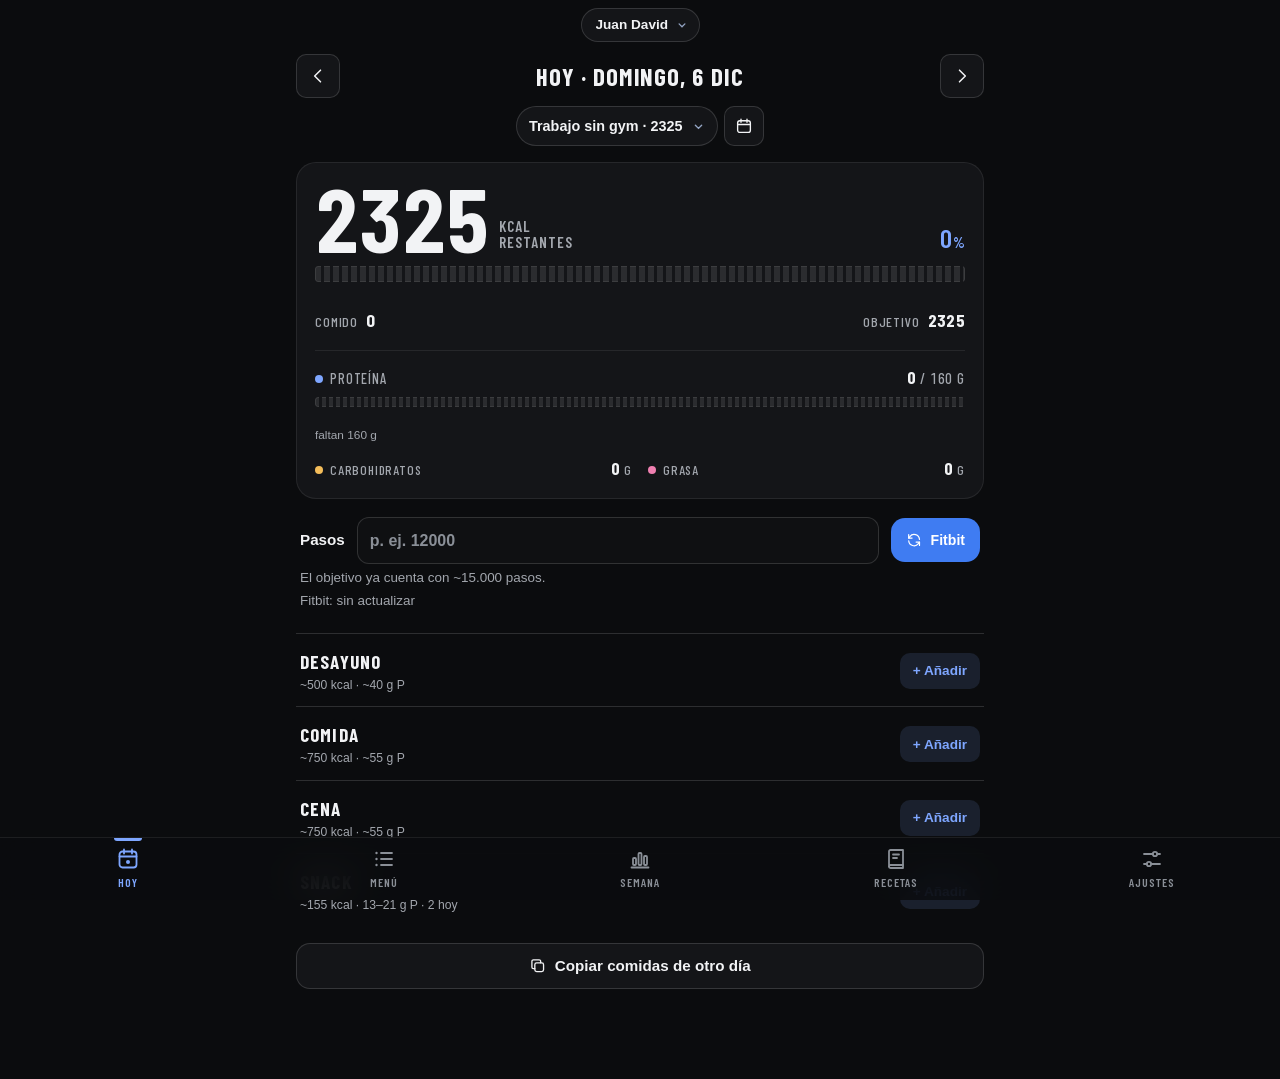
==== commit 71327173: "Tema negro grafito para JD y hoja de añadir con las cantidades de cada plato - JD: fondo #0b0c0e y s" ====
--- a/index.html
+++ b/index.html
@@ -5,8 +5,8 @@
   <meta name="viewport" content="width=device-width, initial-scale=1, viewport-fit=cover">
   <title>Menú JD</title>
   <meta name="description" content="Menú intercambiable y registro diario de comidas.">
-  <meta name="theme-color" content="#0a1322" media="(prefers-color-scheme: light)">
-  <meta name="theme-color" content="#0a1322" media="(prefers-color-scheme: dark)">
+  <meta name="theme-color" content="#0b0c0e" media="(prefers-color-scheme: light)">
+  <meta name="theme-color" content="#0b0c0e" media="(prefers-color-scheme: dark)">
   <!-- iOS -->
   <meta name="apple-mobile-web-app-capable" content="yes">
   <meta name="mobile-web-app-capable" content="yes">
--- a/styles.css
+++ b/styles.css
@@ -1,34 +1,38 @@
+@font-face{font-family:"Barlow Condensed";src:url(fonts/barlow-condensed-500.woff2) format("woff2");font-weight:500;font-display:swap}
+@font-face{font-family:"Barlow Condensed";src:url(fonts/barlow-condensed-600.woff2) format("woff2");font-weight:600;font-display:swap}
+@font-face{font-family:"Barlow Condensed";src:url(fonts/barlow-condensed-700.woff2) format("woff2");font-weight:700;font-display:swap}
 /* ==========================================================================
    Menú JD — sistema visual
    Tema oscuro fijo por perfil (azul JD, violeta Cristina). Tipografía del sistema
    (SF Pro en iPhone) con cifras tabulares; colores fijos por macro.
    ========================================================================== */
 :root{
-  /* JD (también valores por defecto) */
-  --bg:#0a1322; --bg-elev:#0e1a2d; --field:#0b1628;
-  --surface:#111e34; --surface-2:#16263f; --surface-3:#1c3050;
-  --line:rgba(160,185,230,.10); --line-2:rgba(160,185,230,.18);
-  --fg:#ecf1fa; --muted:#93a4c3; --faint:#7a8db2;
+  /* JD (también valores por defecto): negro grafito neutro, el azul solo como acento */
+  --bg:#0b0c0e; --bg-elev:#121316; --field:#0f1012;
+  --surface:#141518; --surface-2:#1b1c20; --surface-3:#222429;
+  --line:rgba(255,255,255,.08); --line-2:rgba(255,255,255,.14);
+  --fg:#f2f3f5; --muted:#a3a7ae; --faint:#8a8f97; --ink-soft:#d4d6da;
   --accent:#7ea6ff; --accent-strong:#3f7cf2; --accent-fg:#ffffff; --accent-soft:rgba(126,166,255,.13);
   --warm:#ff8f6b; --warm-soft:rgba(255,143,107,.12); --ok:#4cd6a0;
   --m-p:#7ea6ff; --m-c:#f4bd5a; --m-f:#ef7fb0;
-  --track:rgba(160,185,230,.12);
-  --tabbar-bg:rgba(10,19,34,.84);
+  --track:rgba(255,255,255,.10);
+  --tabbar-bg:rgba(11,12,14,.86);
   --shadow:0 10px 30px rgba(0,0,0,.28);
 
   --font:-apple-system, BlinkMacSystemFont, "SF Pro Text", "Segoe UI", Roboto, "Helvetica Neue", Arial, sans-serif;
   --display:-apple-system, BlinkMacSystemFont, "SF Pro Display", "Segoe UI", Roboto, "Helvetica Neue", Arial, sans-serif;
   --mono:var(--font); /* las cifras van en la fuente del sistema con números tabulares */
+  --score:"Barlow Condensed", var(--display); /* marcador: cifras grandes y encabezados en versalitas condensadas */
   --r-lg:18px; --r-md:14px; --r-sm:10px;
   --tabbar-h:62px;
   color-scheme:dark;
 }
-:root[data-profile="jd"]{ --bg:#0a1322; }
+:root[data-profile="jd"]{ --bg:#0b0c0e; }
 :root[data-profile="cristina"]{
   --bg:#150a20; --bg-elev:#1b0f29; --field:#170c24;
   --surface:#1f1230; --surface-2:#28183e; --surface-3:#321f4c;
   --line:rgba(214,180,245,.10); --line-2:rgba(214,180,245,.18);
-  --fg:#f6eefc; --muted:#bca4d2; --faint:#9c84b1;
+  --fg:#f6eefc; --muted:#bca4d2; --faint:#9c84b1; --ink-soft:#e3d6ef;
   --accent:#c6a0f7; --accent-strong:#9457e0; --accent-fg:#ffffff; --accent-soft:rgba(198,160,247,.14);
   --m-p:#c6a0f7; --m-c:#f4bd5a; --m-f:#6fd3e0;
   --track:rgba(214,180,245,.12);
@@ -125,24 +129,6 @@
 /* ---------- resumen de Hoy ---------- */
 .summary{background:linear-gradient(180deg,var(--surface-2),var(--surface));border:1px solid var(--line);border-radius:22px;
   padding:18px;display:grid;gap:18px;box-shadow:var(--shadow)}
-.hero{display:grid;grid-template-columns:132px 1fr;gap:20px;align-items:center}
-.ring{position:relative;width:132px;height:132px}
-.ring svg{width:100%;height:100%;display:block}
-.ring circle{fill:none;stroke-width:10}
-.ring-track{stroke:var(--track)}
-.ring-val{stroke:var(--accent-strong);stroke-linecap:round;transition:stroke-dasharray .5s cubic-bezier(.2,.8,.2,1)}
-.ring.over .ring-val{stroke:var(--warm)}
-.ring-c{position:absolute;inset:0;display:grid;place-content:center;text-align:center;gap:1px}
-.ring-c strong{font-family:var(--display);font-size:1.85rem;font-weight:700;letter-spacing:-.03em;line-height:1}
-.ring.over .ring-c strong{color:var(--warm)}
-.ring-c span{font-size:.7rem;color:var(--muted);font-weight:550}
-.hero-side{display:grid;gap:9px;min-width:0}
-.hs-row{display:flex;justify-content:space-between;align-items:baseline;gap:8px;font-size:.88rem}
-.hs-row span{color:var(--muted)}
-.hs-row b{font-weight:650;font-size:1rem}
-.hs-row.sub{margin-top:-6px}
-.hs-row.sub span{font-size:.76rem;padding-left:10px}
-.hs-row.sub b{font-size:.8rem;color:var(--accent);font-weight:600}
 .macro-bars{display:grid;grid-template-columns:1fr 1fr;gap:12px 16px;border-top:1px solid var(--line);padding-top:16px}
 .mbar{display:grid;gap:6px;min-width:0}
 .mbar.m-p{grid-column:1/-1}
@@ -202,7 +188,7 @@
 #copyDay{width:100%}
 
 /* ---------- hoja inferior ---------- */
-.sheet-backdrop{position:fixed;inset:0;background:rgba(2,6,14,.6);z-index:30;-webkit-backdrop-filter:blur(3px);backdrop-filter:blur(3px);animation:fade .2s ease}
+.sheet-backdrop{position:fixed;inset:0;background:rgba(0,0,0,.62);z-index:30;-webkit-backdrop-filter:blur(3px);backdrop-filter:blur(3px);animation:fade .2s ease}
 .sheet{position:fixed;left:0;right:0;bottom:0;z-index:31;max-height:88vh;overflow:auto;background:var(--bg-elev);
   border-radius:24px 24px 0 0;border:1px solid var(--line);border-bottom:0;box-shadow:0 -16px 50px rgba(0,0,0,.45);
   padding:8px 16px calc(env(safe-area-inset-bottom,0px) + 18px);
@@ -271,8 +257,7 @@
 .card{background:var(--surface);border:1px solid var(--line);border-radius:var(--r-lg);padding:16px;display:grid;gap:10px;align-content:start;min-width:0}
 .card h3{font-size:1rem;display:flex;gap:8px;align-items:baseline;flex-wrap:wrap}
 .code{font-size:.7rem;font-weight:700;color:var(--accent);background:var(--accent-soft);padding:2px 7px;border-radius:6px;flex:none;letter-spacing:.02em}
-.card ul,.card ol{margin:0;padding-left:18px;font-size:.9rem;color:#cfd9ea;display:grid;gap:2px}
-:root[data-profile="cristina"] .card ul,:root[data-profile="cristina"] .card ol{color:#e3d6ef}
+.card ul,.card ol{margin:0;padding-left:18px;font-size:.9rem;color:var(--ink-soft);display:grid;gap:2px}
 .card li::marker{color:var(--faint)}
 .tip{font-size:.82rem;color:var(--muted);margin:0;padding:8px 10px;background:var(--surface-2);border-radius:var(--r-sm)}
 .macros{display:flex;gap:6px 14px;flex-wrap:wrap;align-items:center;font-size:.8rem;color:var(--muted);border-top:1px solid var(--line);padding-top:10px}
@@ -413,15 +398,6 @@
 .tabbar button.active{color:var(--accent)}
 .tabbar button.active::before{content:"";position:absolute;top:0;left:50%;width:28px;height:3px;margin-left:-14px;border-radius:0 0 3px 3px;background:var(--accent)}
 
-@media (min-width:600px){
-  .hero{grid-template-columns:150px 1fr}
-  .ring{width:150px;height:150px}
-}
-@media (max-width:360px){
-  .hero{grid-template-columns:112px 1fr;gap:14px}
-  .ring{width:112px;height:112px}
-  .ring-c strong{font-size:1.5rem}
-}
 @media (prefers-reduced-motion: reduce){*{transition:none!important;animation:none!important}}
 
 /* contador de unidades y "otra cantidad" */
@@ -495,7 +471,99 @@
 .dish .kc{font-size:.78rem;color:var(--muted);text-align:right;line-height:1.35}
 .dish .kc b{color:var(--fg);font-weight:650;font-size:.92rem}
 .dish-body{display:grid;gap:10px;padding:0 4px 16px}
-.dish-body ul{margin:0;padding-left:18px;font-size:.9rem;color:#cfd9ea;display:grid;gap:2px}
-:root[data-profile="cristina"] .dish-body ul{color:#e3d6ef}
+.dish-body ul{margin:0;padding-left:18px;font-size:.9rem;color:var(--ink-soft);display:grid;gap:2px}
 .dish-body li::marker{color:var(--faint)}
 .dish-body .macros{border-top:0;padding-top:0}
+
+/* ---------- Marcador deportivo ----------
+   Barlow Condensed (OFL, en fonts/) para cifras y encabezados; el texto de lectura sigue en la fuente del sistema.
+   Firma: barras segmentadas como las de un marcador de gimnasio, que se llenan una sola vez al abrir. */
+.summary{background:var(--surface);border-radius:20px;padding:18px 18px 16px;gap:16px;box-shadow:none}
+.board{display:grid;gap:12px}
+.board-top{display:grid;grid-template-columns:auto 1fr auto;align-items:end;gap:10px}
+.board-num{font-family:var(--score);font-weight:700;font-size:clamp(4.2rem,22vw,5.6rem);line-height:.82;letter-spacing:-.01em;font-variant-numeric:tabular-nums}
+.board-unit{font-family:var(--score);font-weight:600;text-transform:uppercase;letter-spacing:.06em;font-size:.95rem;line-height:1.05;color:var(--muted);padding-bottom:4px}
+.board-pct{font-family:var(--score);font-weight:600;font-size:1.6rem;line-height:1;color:var(--accent);padding-bottom:4px}
+.board-pct small{font-size:.9rem;margin-left:1px}
+.board.over .board-num,.board.over .board-pct{color:var(--warm)}
+.board-meta{display:flex;justify-content:space-between;gap:12px;font-family:var(--score);font-weight:500;text-transform:uppercase;letter-spacing:.06em;font-size:.88rem;color:var(--muted)}
+.board-meta b{font-weight:700;color:var(--fg);font-size:1.12rem;letter-spacing:.02em;margin-left:4px}
+.board-meta em{font-style:normal;color:var(--accent);margin-left:4px}
+.board-cost{margin:0;font-size:.82rem;color:var(--muted)}
+.board-cost b{color:var(--fg)}
+/* barra segmentada: la pista y el relleno comparten la misma máscara de segmentos */
+.seg{--segw:9px;position:relative;height:16px;background:var(--track);border-radius:3px;
+  -webkit-mask:repeating-linear-gradient(90deg,#000 0 calc(var(--segw) - 3px),transparent calc(var(--segw) - 3px) var(--segw));
+  mask:repeating-linear-gradient(90deg,#000 0 calc(var(--segw) - 3px),transparent calc(var(--segw) - 3px) var(--segw))}
+.seg i{position:absolute;inset:0;background:var(--accent-strong);transform-origin:left center;transform:scaleX(var(--v))}
+.seg.intro i{animation:seg-fill .9s cubic-bezier(.16,1,.3,1) both}
+@keyframes seg-fill{from{transform:scaleX(0)}to{transform:scaleX(var(--v))}}
+.board.over .seg i{background:var(--warm)}
+.seg-m{--segw:7px;height:10px}
+.m-p .seg i{background:var(--m-p)}
+.macro-bars{padding-top:14px}
+.mbar-l{font-family:var(--score);text-transform:uppercase;letter-spacing:.06em;font-size:.9rem}
+.mbar-l b{font-size:1.1rem;font-weight:700;letter-spacing:.02em}
+/* cabecera de Hoy y encabezados de sección con la voz del marcador */
+.date-wrap h1{font-family:var(--score);font-weight:700;text-transform:uppercase;letter-spacing:.04em;font-size:1.55rem}
+.page-head h1{font-family:var(--score);font-weight:700;text-transform:uppercase;letter-spacing:.03em;font-size:2.4rem;line-height:1}
+.slot-head h3,.group h2,.block > h2{font-family:var(--score);font-weight:700;text-transform:uppercase;letter-spacing:.06em}
+.slot-head h3{font-size:1.2rem}
+.group h2 small{text-transform:none;letter-spacing:0}
+/* cifras de comidas, platos y semana */
+.entry .kc,.dish .kc b,.opt .kc b{font-family:var(--score);font-weight:700;font-size:1.3rem;letter-spacing:.01em}
+.entry .kc{font-size:1.4rem}
+.slot-head small b{font-family:var(--score);font-weight:700;font-size:.95rem;letter-spacing:.03em}
+.tabbar button{font-family:var(--score);text-transform:uppercase;letter-spacing:.08em;font-size:.74rem}
+@media (prefers-reduced-motion: reduce){.seg.intro i{animation:none}}
+/* ajustes tras la primera ronda de capturas */
+.mbar.m-c .mbar-l,.mbar.m-f .mbar-l{white-space:nowrap;font-size:.84rem}
+.slot-head h3 small{font-family:var(--font);text-transform:none;letter-spacing:0;font-weight:450}
+/* Semana: las fichas forman un panel de marcador (sin tarjetas dentro de tarjetas) */
+.tiles{gap:1px;background:var(--line-2);border-radius:var(--r-md);overflow:hidden}
+.tile{background:var(--surface);border-radius:0;padding:12px 14px}
+.tile small{font-family:var(--score);font-size:.8rem;letter-spacing:.08em}
+.tile b{font-family:var(--score);font-size:2.1rem;letter-spacing:0;line-height:1}
+.wd-name{font-family:var(--score);font-size:.82rem}
+.wd-name b{font-family:var(--score);font-size:1.6rem;letter-spacing:0}
+.wd-nums b{font-family:var(--score);font-size:1.15rem;letter-spacing:.01em}
+.wkchart text{font-family:var(--score);font-size:11px;letter-spacing:.06em}
+.board-meta{flex-wrap:wrap;row-gap:4px}
+.board-meta > span{white-space:nowrap}
+@media (max-width:360px){
+  .macro-bars{grid-template-columns:1fr}
+  .board-unit{font-size:.82rem}
+}
+/* la columna interna de .date-wrap no puede crecer más que la cabecera (a 320 px se salía 1 px) */
+.date-wrap{grid-template-columns:minmax(0,1fr)}
+.date-wrap h1{line-height:1.05;font-size:clamp(1.05rem,4.9vw,1.55rem)}
+.type-row select{min-width:0;text-overflow:ellipsis}
+
+/* ---------- Hoja de añadir (estilo marcador) ----------
+   Cada plato enseña sus cantidades; lo de los macros a mano queda plegado al final. */
+#sheetTitle{font-family:var(--score);font-weight:700;text-transform:uppercase;letter-spacing:.05em;font-size:1.45rem}
+.add-ctx{display:flex;flex-wrap:wrap;gap:4px 14px;margin:-4px 0 2px;font-family:var(--score);font-weight:500;text-transform:uppercase;letter-spacing:.06em;font-size:.85rem;color:var(--muted)}
+.add-ctx b{color:var(--fg);font-weight:700;font-size:1rem;letter-spacing:.02em}
+.add-ctx span:first-child{color:var(--accent);font-weight:600}
+#sheetList{display:grid;gap:8px}
+.pick{display:grid;gap:8px;width:100%;text-align:left;background:var(--surface);border:1px solid var(--line);border-radius:var(--r-md);padding:12px 14px 13px;color:var(--fg);font:inherit;cursor:pointer;transition:background-color .15s,border-color .15s}
+.pick:active{background:var(--surface-2)}
+@media (hover:hover){.pick:hover{border-color:var(--line-2)}}
+.pick-top{display:grid;grid-template-columns:auto 1fr auto;gap:10px;align-items:center}
+.pick-name{font-weight:600;font-size:.98rem;min-width:0;overflow-wrap:anywhere}
+.pick-k{font-size:.74rem;color:var(--muted);text-align:right;line-height:1.3;white-space:nowrap}
+.pick-k b{font-family:var(--score);font-weight:700;font-size:1.35rem;color:var(--fg);letter-spacing:.01em}
+.pick-ing{display:flex;flex-wrap:wrap;gap:4px 6px;font-size:.8rem;color:var(--ink-soft);line-height:1.35}
+.pick-ing span{background:var(--surface-2);border-radius:6px;padding:2px 7px}
+.pick .miss-mark{margin-top:0}
+.plan-list .pick{border-color:var(--accent);background:var(--accent-soft)}
+.pick-list{margin:0;padding-left:18px;display:grid;gap:3px;font-size:.92rem;color:var(--ink-soft)}
+.pick-list li::marker{color:var(--faint)}
+.portion-btn b{font-family:var(--score);font-size:1.6rem}
+.add-more{border-top:1px solid var(--line);padding-top:6px}
+.add-more > summary{cursor:pointer;min-height:44px;display:flex;align-items:center;gap:8px;color:var(--accent);font-weight:600;font-size:.92rem;list-style:none}
+.add-more > summary::-webkit-details-marker{display:none}
+.add-more > summary::before{content:"+";font-family:var(--score);font-size:1.3rem;line-height:1;width:16px}
+.add-more[open] > summary::before{content:"−"}
+.add-more .custom{margin-top:6px}
+.add-more .custom > b{display:none}
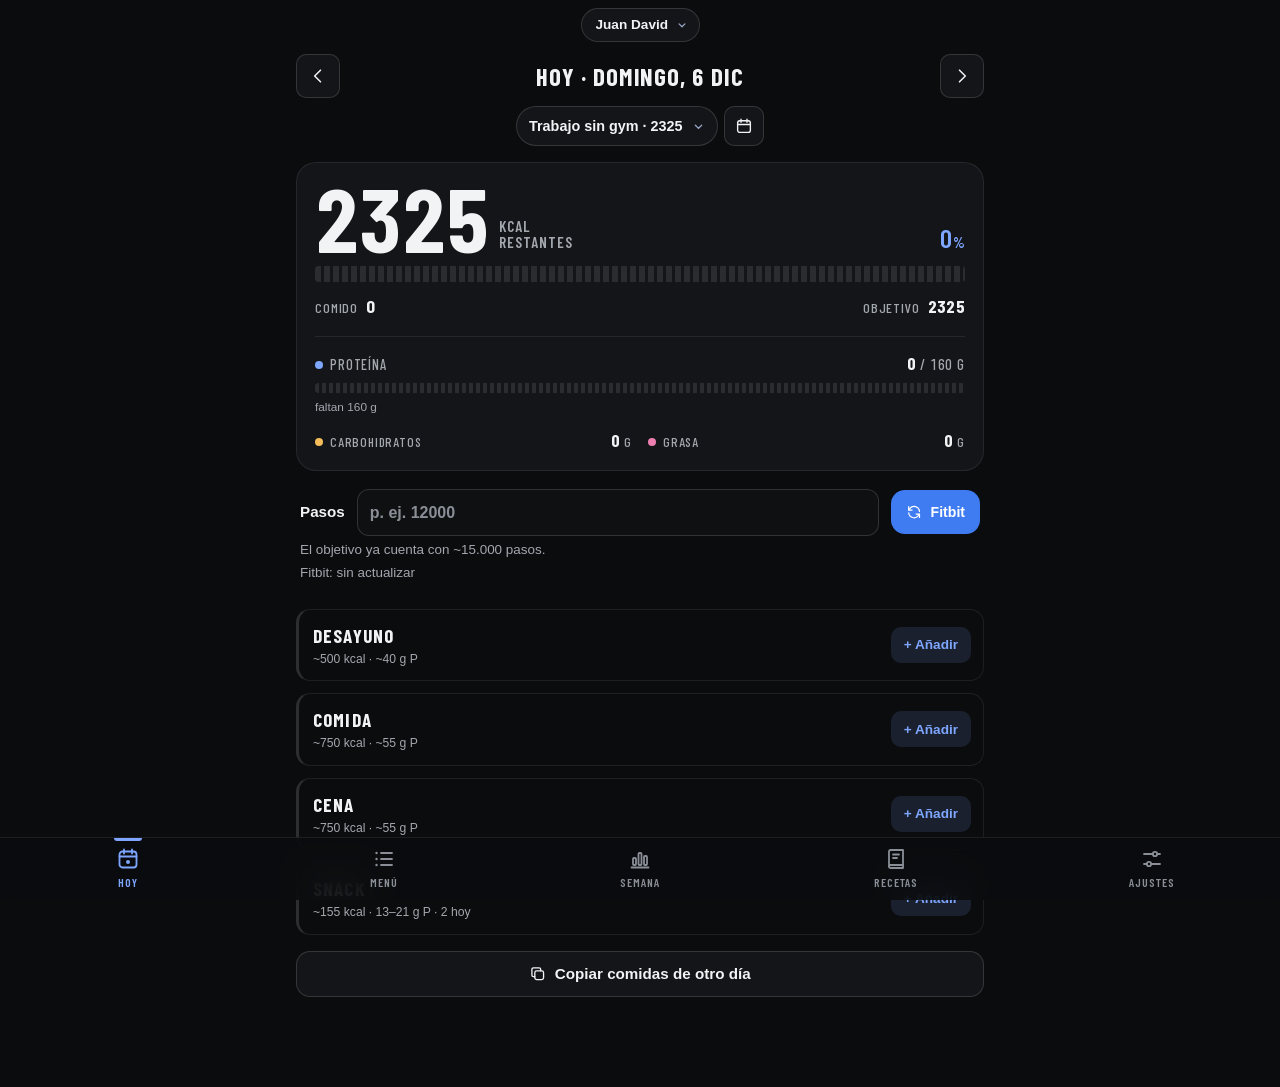
==== commit f8a8f406: "Franjas de Hoy en bloques, pestañas del Menú claras, hora real de las comidas y Repetir lo último Co" ====
--- a/index.html
+++ b/index.html
@@ -58,12 +58,12 @@
     <section id="view-menu" class="view" hidden aria-label="Menú">
       <header class="page-head">
         <h1>Menú</h1>
-        <p class="lead" id="menuLead"></p>
-      </header>
-      <div class="seg" role="tablist" aria-label="Qué ver">
-        <button type="button" role="tab" id="tabDishes" data-mtab="platos" aria-selected="true">Platos</button>
-        <button type="button" role="tab" id="tabProducts" data-mtab="productos" aria-selected="false">Productos</button>
-      </div>
+      </header>
+      <div class="mtabs" role="tablist" aria-label="Qué ver">
+        <button type="button" role="tab" id="tabDishes" data-mtab="platos" aria-selected="true" aria-controls="menuList"><b>Platos</b><small id="tabDishesSub">Recetas completas</small></button>
+        <button type="button" role="tab" id="tabProducts" data-mtab="productos" aria-selected="false" aria-controls="productsPane"><b>Productos</b><small id="tabProductsSub">Alimentos sueltos</small></button>
+      </div>
+      <p class="lead dishes-only" id="menuLead"></p>
       <div class="products-pane products-only" id="productsPane">
         <input type="search" id="prodSearch" placeholder="Buscar producto…" autocomplete="off">
         <div class="recent-row cat-row" id="prodCats"></div>
--- a/styles.css
+++ b/styles.css
@@ -56,7 +56,6 @@
 button{-webkit-user-select:none;user-select:none}
 a{color:var(--accent)}
 .muted{color:var(--muted)} .small{font-size:.84rem}
-.eyebrow{font-size:.7rem;font-weight:650;letter-spacing:.09em;text-transform:uppercase;color:var(--accent);margin:0 0 6px}
 .lead{color:var(--muted);margin:8px 0 0;font-size:.95rem}
 .view{display:grid;gap:16px;grid-template-columns:minmax(0,1fr)}
 .page-head{padding-top:8px}
@@ -109,7 +108,7 @@
 
 /* ---------- campos ---------- */
 label{font-size:.78rem;color:var(--muted);display:grid;gap:5px;font-weight:550}
-input[type=text],input[type=number],input[type=search],input[type=date],select{width:100%;min-width:0;max-width:100%;padding:11px 12px;border-radius:12px;
+input[type=text],input[type=number],input[type=search],input[type=date],input[type=time],select{width:100%;min-width:0;max-width:100%;padding:11px 12px;border-radius:12px;
   border:1px solid var(--line-2);background:var(--field);color:var(--fg);font-size:1rem;transition:border-color .15s, box-shadow .15s}
 input::placeholder{color:var(--faint)}
 input:focus,select:focus{outline:none;border-color:var(--accent);box-shadow:0 0 0 3px var(--accent-soft)}
@@ -146,9 +145,6 @@
 .bar.over i{background:var(--warm)}
 .mini-row{display:flex;flex-wrap:wrap;gap:4px 18px;font-size:.84rem;color:var(--muted);margin:0}
 .mini-row b{color:var(--fg);font-weight:650}
-.chips{display:flex;gap:8px;flex-wrap:wrap}
-.chip{font-size:.78rem;padding:4px 10px;border-radius:99px;background:var(--accent-soft);color:var(--fg)}
-.chip.warn{background:transparent;border:1px solid var(--warm);color:var(--warm)}
 .suggest{display:grid;gap:8px;border-top:1px solid var(--line);padding-top:16px}
 .suggest p{margin:0;font-size:.85rem;color:var(--muted)}
 .suggest p b{color:var(--fg)}
@@ -434,9 +430,14 @@
 .photos li span{display:grid;padding:8px 0;gap:1px;min-width:0}
 
 /* Menú: pestañas Platos | Productos */
-.seg{display:grid;grid-template-columns:1fr 1fr;gap:4px;padding:4px;background:var(--surface);border:1px solid var(--line);border-radius:var(--r-lg);margin-bottom:14px}
-.seg button{min-height:40px;border:0;border-radius:calc(var(--r-lg) - 4px);background:none;color:var(--muted);font:inherit;font-weight:620;font-size:.92rem;cursor:pointer}
-.seg button[aria-selected="true"]{background:var(--accent-strong);color:var(--accent-fg)}
+/* Platos | Productos: control segmentado (no confundir con .seg, la barra del marcador) */
+.mtabs{position:sticky;top:env(safe-area-inset-top,0px);z-index:5;display:grid;grid-template-columns:1fr 1fr;gap:4px;padding:4px;margin:4px 0 14px;background:var(--bg-elev);border:1px solid var(--line-2);border-radius:16px;box-shadow:0 8px 16px -10px var(--bg)}
+.mtabs button{display:grid;gap:1px;justify-items:center;min-height:56px;padding:8px 6px;border:0;border-radius:12px;background:none;color:var(--muted);font:inherit;cursor:pointer;transition:background-color .2s,color .2s}
+.mtabs button b{font-family:var(--score);font-weight:700;text-transform:uppercase;letter-spacing:.08em;font-size:1.08rem;line-height:1.1}
+.mtabs button small{font-size:.72rem;font-weight:450;color:var(--faint)}
+.mtabs button[aria-selected="true"]{background:var(--accent-strong);color:var(--accent-fg)}
+.mtabs button[aria-selected="true"] small{color:inherit;opacity:.85}
+.mtabs button:focus-visible{outline:2px solid var(--accent);outline-offset:2px}
 .products-only{display:none}
 #view-menu.show-products .products-only{display:block}
 #view-menu.show-products .dishes-only{display:none!important}
@@ -457,9 +458,15 @@
 /* ---------- Rediseño P1 (Impeccable: layout + distill) ----------
    Hoy: el resumen es la única tarjeta; pasos y sincronización son una franja de estado; las comidas, una lista.
    Menú: cada plato es una fila que se despliega (detalles y acciones al abrirla). */
-.slots{gap:0;margin-top:6px}
-.slot.is-empty{padding-block:14px 12px}
-.slot .entry:first-of-type{border-top:0}
+/* cada franja es un bloque propio: cabecera con raya de acento y sus comidas dentro */
+.slots{gap:12px;margin-top:10px}
+.slot{border:1px solid var(--line);border-left:3px solid var(--accent-strong);border-radius:14px;background:var(--surface);padding:12px 12px 4px 14px;gap:0}
+.slot.is-empty{padding-block:12px;border-left-color:var(--line-2);background:none}
+.slot-head{padding-bottom:10px}
+.slot.is-empty .slot-head{padding-bottom:0}
+.slot-body{border-top:1px solid var(--line-2)}
+.slot .entry:first-child{border-top:0}
+.slot .chip-opt.fav{margin-top:10px}
 .dish-list{display:grid;border-top:1px solid var(--line-2)}
 .dish{border-bottom:1px solid var(--line)}
 .dish > summary{list-style:none;display:grid;grid-template-columns:auto 1fr auto 16px;gap:12px;align-items:center;min-height:56px;padding:8px 4px;cursor:pointer}
@@ -567,3 +574,28 @@
 .add-more[open] > summary::before{content:"−"}
 .add-more .custom{margin-top:6px}
 .add-more .custom > b{display:none}
+
+/* ---------- Ajuste de cantidades ---------- */
+.add-tools{display:grid;grid-template-columns:1fr 1fr;gap:8px}
+.add-tools .btn{margin-top:0}
+.fit-box{display:grid;gap:8px;background:var(--surface);border:1px solid var(--line);border-radius:var(--r-md);padding:12px 14px}
+.fit-box p{margin:0;font-size:.86rem;color:var(--muted)}
+.fit-box > p:first-child{display:flex;justify-content:space-between;align-items:center;gap:10px;flex-wrap:wrap}
+.fit-box b{font-family:var(--score);font-weight:700;color:var(--fg);font-size:1.05rem;letter-spacing:.02em}
+.fit-box .chip-opt{min-height:40px}
+.fit-note{display:flex;align-items:center;gap:6px;flex-wrap:wrap}
+.fit-note .i{width:15px;height:15px;color:var(--ok)}
+.link-btn{border:0;background:none;color:var(--accent);font:inherit;font-weight:600;padding:6px 2px;min-height:36px;cursor:pointer}
+.fit-auto{display:flex;align-items:center;gap:10px;font-size:.86rem;color:var(--fg);min-height:40px;cursor:pointer}
+.fit-auto input{width:20px;height:20px;accent-color:var(--accent-strong);margin:0}
+.have-list{max-height:none}
+.opt.is-sel{border-color:var(--accent);background:var(--accent-soft)}
+.opt.is-sel .kc .i{width:20px;height:20px;color:var(--accent)}
+#haveSel .chip-opt .i{width:14px;height:14px}
+/* editor: tocar el ingrediente cambia su cantidad */
+.ed-qty{background:none;border:0;padding:4px 0;margin:0;text-align:left;color:inherit;font:inherit;cursor:pointer;min-height:44px;align-content:center;border-radius:8px}
+.ed-qty:active{background:var(--surface-2)}
+.ed-row.is-lock .ed-name small{color:var(--accent)}
+/* hora de una comida registrada (hoja de la entrada) */
+.ent-time{display:flex;align-items:center;justify-content:space-between;gap:12px;font-size:.85rem;font-weight:450;color:var(--muted);margin:2px 0 4px}
+.ent-time input{width:auto;min-width:120px;min-height:44px;color:var(--fg);font-weight:600}
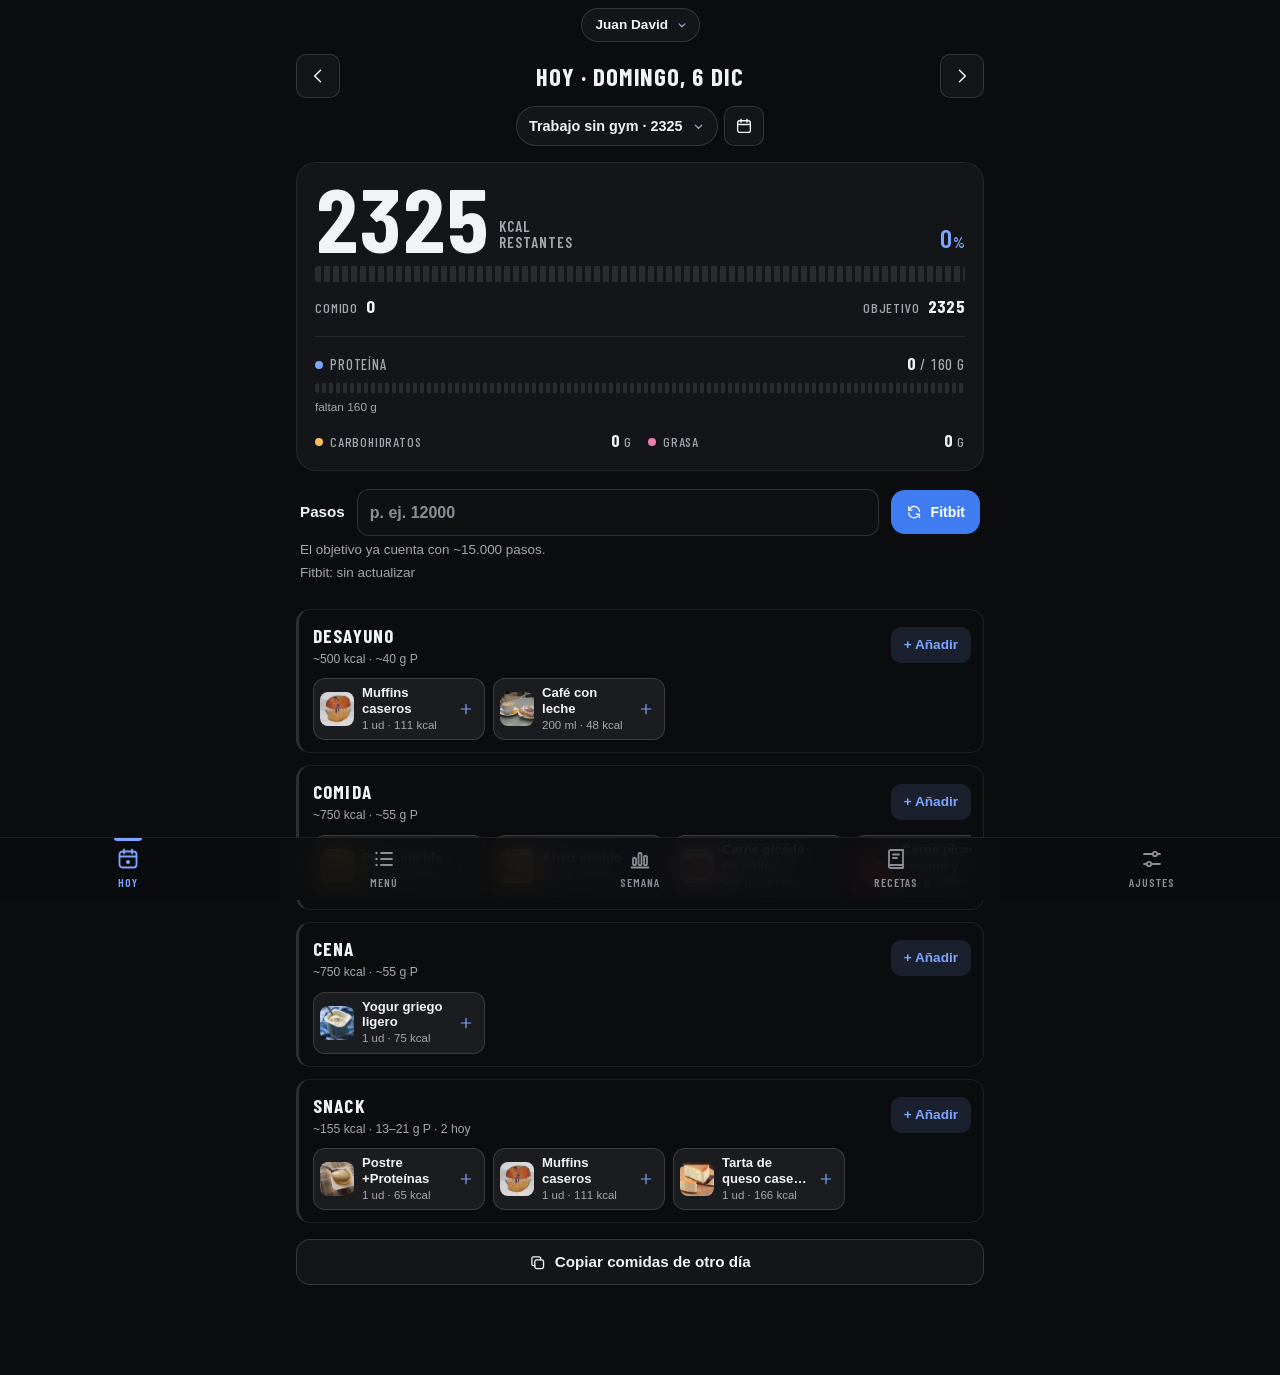
==== commit 595ed2ba: "Pulir Hoy, Ajustes y Semana sin cambiar el estilo Subtotal de cada franja frente a su objetivo (499 " ====
--- a/index.html
+++ b/index.html
@@ -114,7 +114,7 @@
 
       <section class="block">
         <h2>Lista de la compra</h2>
-        <p class="muted small">Sale de los platos registrados y planificados en esta semana. Pasta, arroz y pollo van en crudo/seco. Para planificar, usa "Planificar días vacíos", registra los días que vienen desde Hoy o usa "Monta tu día". Lo que marques como comprado deja de salir como que te falta en el Menú.</p>
+        <p class="muted small">Lo registrado y planificado esta semana; pasta, arroz y pollo en crudo. Marcarlo como comprado lo quita de «Me falta».</p>
         <div id="shopList"></div>
         <div class="row">
           <button class="btn ghost" id="shopCopy">Copiar lista</button>
@@ -177,8 +177,7 @@
       </section>
       <section class="block" id="gcalSection">
         <h2>Google: turnos y Fitbit</h2>
-        <p class="muted">Conecta tu Google Calendar para que el botón de calendario de la pantalla Hoy proponga si ese día trabajas, buscando una palabra clave en el título de los eventos de ese día. Necesita conexión a internet; el resto de la app sigue funcionando sin ella.</p>
-        <p class="muted" id="healthHelp">Con el mismo Client ID, los botones "Fitbit" de Hoy y Semana traen tus pasos (y tu peso, si lo registras en Google Health) desde la API de Google Health. En el proyecto de Google Cloud tienen que estar habilitada la "Google Health API" y los permisos <code>googlehealth.activity_and_fitness.readonly</code> y, para el peso, <code>googlehealth.health_metrics_and_measurements.readonly</code>. Para enviar tus comidas (botón de Hoy) hace falta además <code>googlehealth.nutrition.writeonly</code>.</p>
+        <p class="muted">El calendario propone si ese día trabajas (busca la palabra clave en tus eventos) y Fitbit trae pasos y peso. Necesita conexión; el resto de la app funciona sin ella.</p>
         <div class="sel">
           <label for="gcalClientId">Client ID de Google<input type="text" id="gcalClientId" autocomplete="off" spellcheck="false" autocapitalize="off" placeholder="xxxx.apps.googleusercontent.com"></label>
           <label for="gcalKeyword">Palabra clave<input type="text" id="gcalKeyword" autocomplete="off" placeholder="turno"></label>
@@ -188,7 +187,10 @@
           <button class="btn ghost" id="gcalDisconnect">Desconectar</button>
         </div>
         <p class="muted small" id="gcalMsg" role="status"></p>
-        <p class="muted small">¿Cómo consigo el Client ID? En <a href="https://console.cloud.google.com/" target="_blank" rel="noopener">Google Cloud Console</a>: crea un proyecto → activa la API "Google Calendar API" → pantalla de consentimiento OAuth (tipo Externo, añádete como usuario de prueba) → Credenciales → "Crear credenciales" → "ID de cliente de OAuth" tipo Aplicación web → en "Orígenes de JavaScript autorizados" añade exactamente <code id="gcalOrigin"></code> → copia el Client ID y pégalo arriba.</p>
+        <details class="help"><summary>Cómo configurarlo</summary>
+          <p class="muted small">¿Cómo consigo el Client ID? En <a href="https://console.cloud.google.com/" target="_blank" rel="noopener">Google Cloud Console</a>: crea un proyecto → activa la API "Google Calendar API" → pantalla de consentimiento OAuth (tipo Externo, añádete como usuario de prueba) → Credenciales → "Crear credenciales" → "ID de cliente de OAuth" tipo Aplicación web → en "Orígenes de JavaScript autorizados" añade exactamente <code id="gcalOrigin"></code> → copia el Client ID y pégalo arriba.</p>
+          <p class="muted small" id="healthHelp">Con el mismo Client ID, los botones "Fitbit" de Hoy y Semana traen tus pasos (y tu peso, si lo registras en Google Health) desde la API de Google Health. En el proyecto de Google Cloud tienen que estar habilitada la "Google Health API" y los permisos <code>googlehealth.activity_and_fitness.readonly</code> y, para el peso, <code>googlehealth.health_metrics_and_measurements.readonly</code>. Para enviar tus comidas (botón de Hoy) hace falta además <code>googlehealth.nutrition.writeonly</code>.</p>
+        </details>
       </section>
     </section>
   </main>
--- a/styles.css
+++ b/styles.css
@@ -55,7 +55,7 @@
 button,select,input{font:inherit;color:inherit}
 button{-webkit-user-select:none;user-select:none}
 a{color:var(--accent)}
-.muted{color:var(--muted)} .small{font-size:.84rem}
+.muted{color:var(--muted)} .small{font-size:.84rem} .nw{white-space:nowrap} p.muted:empty{display:none}
 .lead{color:var(--muted);margin:8px 0 0;font-size:.95rem}
 .view{display:grid;gap:16px;grid-template-columns:minmax(0,1fr)}
 .page-head{padding-top:8px}
@@ -108,10 +108,10 @@
 
 /* ---------- campos ---------- */
 label{font-size:.78rem;color:var(--muted);display:grid;gap:5px;font-weight:550}
-input[type=text],input[type=number],input[type=search],input[type=date],input[type=time],select{width:100%;min-width:0;max-width:100%;padding:11px 12px;border-radius:12px;
+input[type=text],input[type=number],input[type=search],input[type=date],input[type=time],select,textarea{width:100%;min-width:0;max-width:100%;padding:11px 12px;border-radius:12px;
   border:1px solid var(--line-2);background:var(--field);color:var(--fg);font-size:1rem;transition:border-color .15s, box-shadow .15s}
-input::placeholder{color:var(--faint)}
-input:focus,select:focus{outline:none;border-color:var(--accent);box-shadow:0 0 0 3px var(--accent-soft)}
+input::placeholder,textarea::placeholder{color:var(--faint)}
+input:focus,select:focus,textarea:focus{outline:none;border-color:var(--accent);box-shadow:0 0 0 3px var(--accent-soft)}
 select{-webkit-appearance:none;appearance:none;padding-right:34px;
   background:var(--field) url("data:image/svg+xml,%3Csvg xmlns='http://www.w3.org/2000/svg' viewBox='0 0 24 24' fill='none' stroke='%2393a4c3' stroke-width='2.2' stroke-linecap='round'%3E%3Cpath d='m7 10 5 5 5-5'/%3E%3C/svg%3E") no-repeat right 11px center/15px}
 input[type=search]{-webkit-appearance:none;appearance:none;padding-left:38px;
@@ -425,8 +425,8 @@
 .wlist.photos .btn{min-height:40px;padding:8px 12px;font-size:.84rem}
 #photoSearch{margin-bottom:10px}
 .credits{margin-top:12px}
-.credits summary{cursor:pointer;color:var(--accent);font-size:.88rem;min-height:44px;display:flex;align-items:center}
-.credits a{color:var(--accent);overflow-wrap:anywhere}
+.credits summary,.help summary{cursor:pointer;color:var(--accent);font-size:.88rem;min-height:44px;display:flex;align-items:center}
+.credits a,.help a{color:var(--accent);overflow-wrap:anywhere}
 .photos li span{display:grid;padding:8px 0;gap:1px;min-width:0}
 
 /* Menú: pestañas Platos | Productos */
@@ -578,6 +578,16 @@
 /* ---------- Ajuste de cantidades ---------- */
 .add-tools{display:grid;grid-template-columns:1fr 1fr;gap:8px}
 .add-tools .btn{margin-top:0}
+.label-btns{display:grid;gap:8px}
+.label-btns .web-btn{margin-top:0;width:100%}
+.ocr-text{white-space:pre-wrap;font-size:.8rem;max-height:200px;overflow:auto;margin:6px 0 0;color:var(--ink-soft)}
+#wfPaste{margin-top:8px;font-family:inherit;resize:vertical}
+.search-row{display:flex;gap:8px;align-items:stretch}
+.search-row input{flex:1;min-width:0}
+.search-row .scan-btn{width:48px;height:auto;flex:none;border-radius:var(--r-md)}
+.scan-box{position:relative;border-radius:var(--r-lg);overflow:hidden;background:#000;aspect-ratio:4/3}
+.scan-box video{width:100%;height:100%;object-fit:cover;display:block}
+.scan-aim{position:absolute;inset:32% 10%;border:2px solid var(--accent);border-radius:var(--r-sm);box-shadow:0 0 0 999px rgb(0 0 0 / .35);pointer-events:none}
 .fit-box{display:grid;gap:8px;background:var(--surface);border:1px solid var(--line);border-radius:var(--r-md);padding:12px 14px}
 .fit-box p{margin:0;font-size:.86rem;color:var(--muted)}
 .fit-box > p:first-child{display:flex;justify-content:space-between;align-items:center;gap:10px;flex-wrap:wrap}
@@ -599,3 +609,16 @@
 /* hora de una comida registrada (hoja de la entrada) */
 .ent-time{display:flex;align-items:center;justify-content:space-between;gap:12px;font-size:.85rem;font-weight:450;color:var(--muted);margin:2px 0 4px}
 .ent-time input{width:auto;min-width:120px;min-height:44px;color:var(--fg);font-weight:600}
+/* productos para añadir con un toque en cada franja de Hoy */
+.quick-row{display:flex;gap:8px;overflow-x:auto;padding:10px 0 8px;scrollbar-width:none;overscroll-behavior-x:contain}
+.quick-row::-webkit-scrollbar{display:none}
+.slot.is-empty .quick-row{padding-bottom:0}
+.quick-chip{flex:0 0 auto;display:flex;align-items:center;gap:8px;min-height:52px;width:172px;padding:6px 10px 6px 6px;border:1px solid var(--line-2);border-radius:12px;background:var(--surface-2);color:var(--fg);font:inherit;text-align:left;cursor:pointer;transition:background-color .15s,transform .1s}
+.quick-chip:active{transform:scale(.97)}
+.quick-chip:focus-visible{outline:2px solid var(--accent);outline-offset:2px}
+.quick-chip .thumb{width:34px;height:34px;border-radius:8px;flex:0 0 auto}
+.quick-chip span:not(.thumb){display:grid;min-width:0}
+.quick-chip b{font-weight:560;font-size:.82rem;line-height:1.2;display:-webkit-box;-webkit-line-clamp:2;-webkit-box-orient:vertical;overflow:hidden}
+.quick-chip small{font-size:.72rem;color:var(--muted);white-space:nowrap}
+.quick-chip > .i{width:16px;height:16px;color:var(--accent);flex:0 0 auto}
+@media (hover:hover){.quick-chip:hover{background:var(--surface-3)}}
